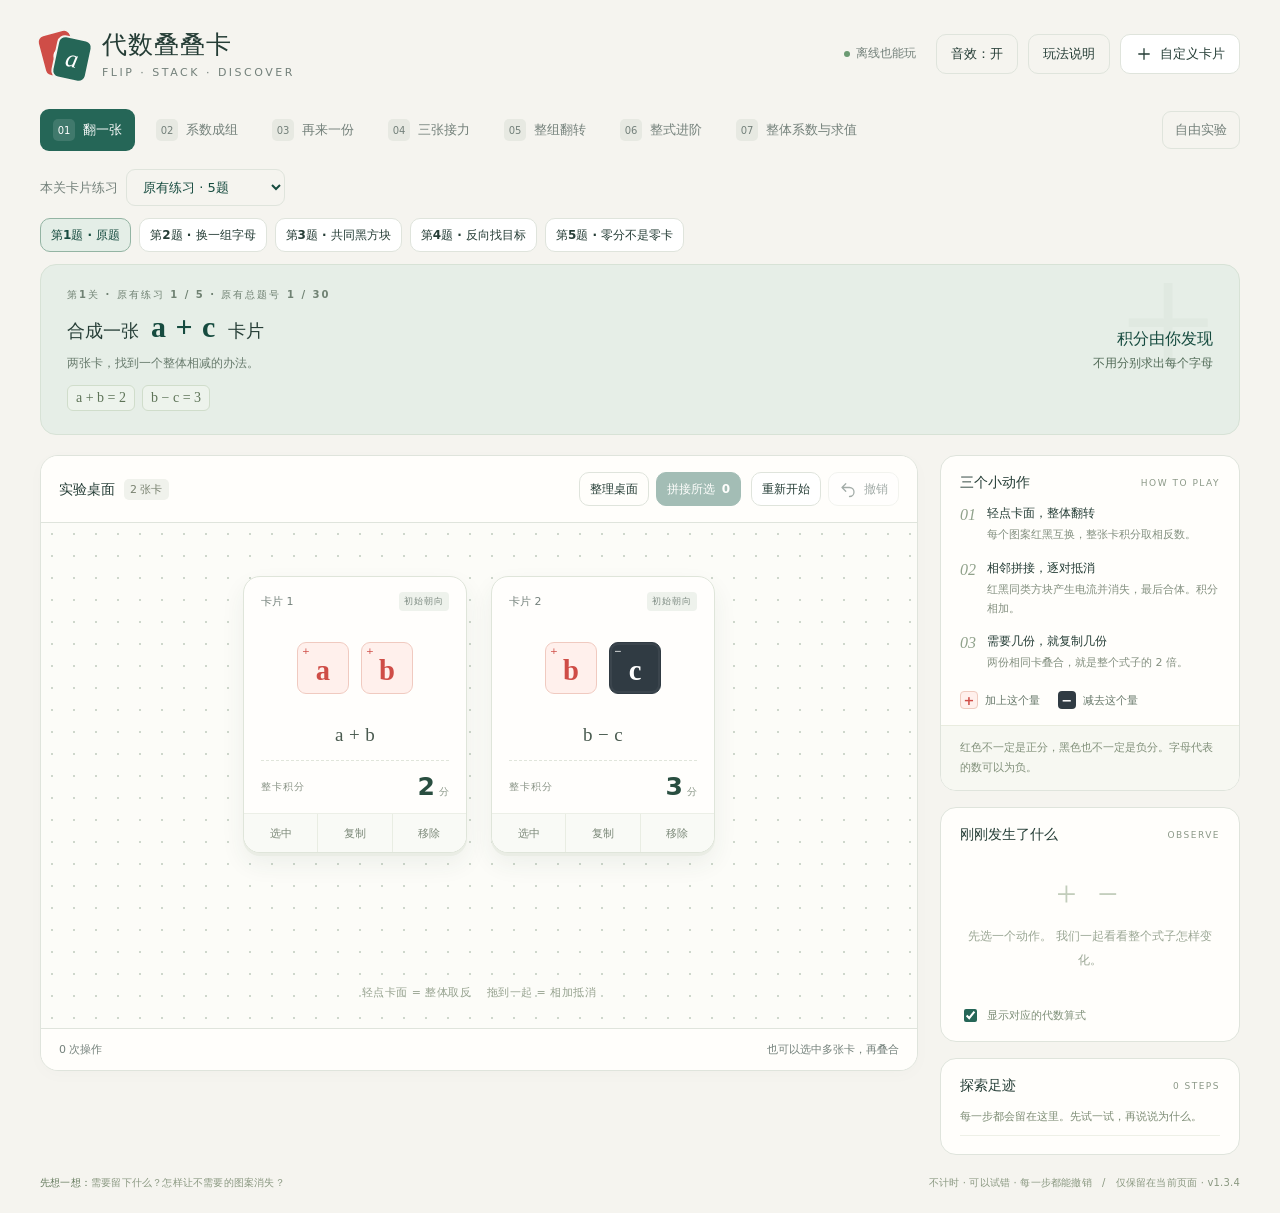
==== algebra-cards/index.html @ 504ff0d3 "数学实验站 v1.0.0：将军饮马实验室、代数叠叠卡、方程平衡实验室" ====
<!doctype html>
<html lang="zh-CN">
<head>
<meta charset="utf-8">
<meta name="viewport" content="width=device-width, initial-scale=1">
<meta name="color-scheme" content="light">
<meta name="description" content="翻面、叠合、抵消。用可以动手操作的红黑卡片，理解代数的整体变形。单文件离线教学游戏。">
<meta http-equiv="Content-Security-Policy" content="default-src 'none'; script-src 'unsafe-inline'; style-src 'unsafe-inline'; img-src data:; font-src 'none'; connect-src 'none'; object-src 'none'; base-uri 'none'; form-action 'none'">
<link rel="icon" href="data:image/svg+xml,%3Csvg xmlns='http://www.w3.org/2000/svg' viewBox='0 0 40 40'%3E%3Crect width='40' height='40' rx='10' fill='%23226358'/%3E%3Ctext x='20' y='29' text-anchor='middle' font-size='30' fill='white'%3Ea%3C/text%3E%3C/svg%3E">
<title>代数叠叠卡 · 把整体思维玩出来</title>
<style>
:root{--paper:#f5f4ef;--ink:#253d36;--muted:#74817b;--green:#256657;--green-dark:#164b3f;--mint:#e4eee7;--line:#dfe4dc;--red:#cf4d47;--red-bg:#fff0ec;--black:#303b43;--shadow:0 12px 30px #233d3410;--card-width:224px;--token-size:44px;font-family:Inter,"PingFang SC","Microsoft YaHei","Noto Sans CJK SC",system-ui,sans-serif;color:var(--ink);background:var(--paper);font-synthesis:none}
*{box-sizing:border-box}body{margin:0}button,input,select{font:inherit}button{cursor:pointer}button:disabled{cursor:not-allowed;opacity:.42}button,input,select,summary{outline-offset:4px}button:focus-visible,input:focus-visible,select:focus-visible,[role=button]:focus-visible{outline:3px solid #e6a546}button{transition:background .15s,box-shadow .15s,transform .15s}button:not(:disabled):active{transform:translateY(1px)}h1,h2,h3,p{margin:0}button svg{width:18px;height:18px;flex:none;stroke:currentColor;fill:none;stroke-width:1.7;stroke-linecap:round;stroke-linejoin:round}
.app{max-width:1536px;margin:auto;padding:28px 40px 22px}.header{display:flex;align-items:center;justify-content:space-between;gap:16px;margin-bottom:30px}.brand{display:flex;align-items:center;gap:16px}.brand-mark{position:relative;width:46px;height:50px;flex-shrink:0}.brand-mark:before,.brand-mark:after{content:'a';position:absolute;display:grid;place-items:center;width:32px;height:40px;border-radius:8px;border:2px solid var(--paper);font-family:Georgia,serif;font-size:25px;font-style:italic}.brand-mark:before{background:var(--red);color:#fff;transform:rotate(-15deg);left:0;top:2px}.brand-mark:after{background:var(--green);color:#fff;transform:rotate(12deg);left:14px;top:8px}.brand h1{font-size:25px;letter-spacing:1px;font-weight:760}.brand p{font-size:11px;letter-spacing:2.5px;color:var(--muted);margin-top:5px}.header-actions{display:flex;gap:10px;align-items:center}.offline{font-size:12px;color:var(--muted);display:flex;align-items:center;gap:6px;margin-right:10px}.offline:before{content:'';width:6px;height:6px;border-radius:50%;background:#6b9a72}
.btn{border:1px solid var(--line);border-radius:10px;background:#fff;color:var(--ink);padding:10px 14px;font-size:13px;font-weight:600;display:inline-flex;align-items:center;justify-content:center;gap:7px;min-height:40px}.btn:hover:not(:disabled){background:#eff4ef;border-color:#bccfc2}.btn.primary{background:var(--green);border-color:var(--green);color:#fff}.btn.primary:hover:not(:disabled){background:var(--green-dark)}.btn.ghost{background:transparent}.btn.small{padding:7px 10px;min-height:34px;font-size:12px}.btn.icon-only{padding:9px 11px}.lesson-nav{display:flex;align-items:center;gap:8px;flex-wrap:wrap;margin-bottom:18px}.lesson-tab{display:flex;align-items:center;gap:8px;border:1px solid transparent;background:transparent;color:var(--muted);font-size:13px;border-radius:9px;padding:9px 12px}.lesson-tab .number{font-size:10px;background:#e7e9e2;border-radius:5px;display:grid;place-items:center;width:22px;height:22px}.lesson-tab[aria-pressed=true]{background:var(--green);color:#fff}.lesson-tab[aria-pressed=true] .number{background:#ffffff20}.lesson-tab:hover{background:#e7ece5}.lesson-tab[aria-pressed=true]:hover{background:var(--green-dark)}.free-tab{margin-left:auto;border-color:var(--line)}
.challenge{display:flex;align-items:center;justify-content:space-between;gap:20px;background:#e6eee7;border:1px solid #d7e2d6;border-radius:16px;padding:23px 26px;margin-bottom:20px;position:relative;overflow:hidden}.challenge:after{content:'+';font:170px Georgia,serif;position:absolute;right:23px;top:-40px;color:#d4e0d354;pointer-events:none}.challenge-text{position:relative;z-index:1}.eyebrow{display:block;color:#708273;font-size:10px;letter-spacing:2px;font-weight:700;margin-bottom:8px}.challenge h2{font-size:18px;font-weight:600;display:flex;align-items:baseline;gap:12px;flex-wrap:wrap}.target-expression{font-family:Georgia,"Times New Roman",serif;font-size:30px;font-weight:600;letter-spacing:1px;color:var(--green-dark)}.challenge p{font-size:12px;color:#687b6d;margin-top:9px;line-height:1.7}.target-status{max-width:280px;min-width:180px;font-size:12px;color:#526b58;text-align:right;position:relative;z-index:1;line-height:1.8}.target-status strong{font-size:16px;display:block;color:var(--green-dark)}.challenge.solved{border-color:#97b9a0;background:#e0efdf}
.layout{display:grid;grid-template-columns:minmax(0,1fr) 300px;gap:22px;align-items:start}.workshop{border:1px solid var(--line);border-radius:18px;background:#fcfcf8;overflow:hidden;box-shadow:0 4px 18px #31453705}.worktop{padding:16px 18px;border-bottom:1px solid var(--line);display:flex;align-items:center;justify-content:space-between;gap:12px;flex-wrap:wrap;background:#fffefb}.worktop-left{display:flex;align-items:center;gap:9px}.worktop h2{font-size:14px;font-weight:700}.count{background:#f0f2ec;color:#78816f;font-size:11px;border-radius:5px;padding:3px 6px}.worktools{display:flex;align-items:center;gap:7px}.board-scroll{max-height:740px;overflow:auto;overscroll-behavior:contain}.board{position:relative;min-height:505px;background-image:radial-gradient(#ced7cc 1px,transparent 1px);background-size:22px 22px;isolation:isolate}.board-note{position:absolute;bottom:28px;left:20px;right:20px;display:flex;justify-content:center;gap:15px;pointer-events:none;color:#96a28f;font-size:11px;letter-spacing:.5px}.empty-board{position:absolute;top:130px;left:20px;right:20px;text-align:center;pointer-events:none}.empty-board .empty-symbol{font:55px Georgia,serif;color:#b1c0af}.empty-board h3{font-size:16px;margin:12px 0;color:#69816a}.empty-board p{font-size:13px;line-height:1.9;color:#85957f}.desk-footer{padding:13px 18px;background:#fffefb;border-top:1px solid var(--line);display:flex;align-items:center;justify-content:space-between;gap:12px;color:var(--muted);font-size:11px}.history-buttons{display:flex;gap:7px}.keyboard-hint{font-size:11px}
.card{position:absolute;width:var(--card-width);border-radius:17px;border:1px solid #dfe5da;background:#fffefc;box-shadow:0 3px 0 #eaede5,0 11px 24px #31433712;user-select:none;z-index:2;transition:box-shadow .2s,border-color .2s;overflow:visible}.card:hover{box-shadow:0 3px 0 #e1e9dd,0 16px 30px #3143371c;border-color:#bccdba}.card.selected{border:2px solid var(--green);box-shadow:0 0 0 4px #25665712,0 14px 28px #31433718}.card.drop-target{outline:3px dashed #40836b;outline-offset:7px;background:#eff7ed}.card.dragging{z-index:50!important;box-shadow:0 24px 40px #233c342e;cursor:grabbing;opacity:.96}.card-face{padding:15px 17px 13px;cursor:grab;touch-action:none;border-radius:16px 16px 0 0;min-height:209px;overflow:hidden;transform-origin:center;backface-visibility:hidden}.card-face:active{cursor:grabbing}.card-top{display:flex;align-items:center;justify-content:space-between;gap:8px;color:var(--muted);font-size:11px}.card-name{white-space:nowrap;overflow:hidden;text-overflow:ellipsis;max-width:125px}.side-label{font-size:9px;letter-spacing:1px;color:#7c8a81;background:#eef2ec;padding:3px 5px;border-radius:4px;white-space:nowrap}.card.back .side-label{background:#e9edf0;color:#526576}.card-tokens{display:flex;align-items:center;justify-content:center;flex-wrap:wrap;gap:9px;min-height:112px;padding:20px 0;touch-action:none}.token{display:inline-flex;align-items:center;justify-content:center;width:var(--token-size);height:var(--token-size);border-radius:9px;position:relative;font-family:Georgia,"Times New Roman",serif;font-size:29px;font-weight:700;border:1px solid transparent;flex:none}.token.positive{color:var(--red);background:var(--red-bg);border-color:#f0cac0}.token.negative{color:#fff;background:var(--black);border-color:var(--black);box-shadow:inset 0 0 0 2px #ffffff0d}.token-sign{position:absolute;top:2px;left:4px;font-family:system-ui,sans-serif;font-size:10px;line-height:1}.token-multiple{position:absolute;right:-5px;bottom:-6px;border-radius:5px;font:700 10px system-ui,sans-serif;padding:2px 4px;background:#fff;border:1px solid #dce2da;color:#465649}.zero-symbol{font-family:Georgia,serif;color:#94a38f;font-size:38px}.card-expression{font:19px Georgia,"Times New Roman",serif;text-align:center;color:#4a5b50;letter-spacing:.4px;overflow-wrap:anywhere;margin-bottom:14px}.card-score{border-top:1px dashed #e0e5db;padding-top:12px;display:flex;align-items:center;justify-content:space-between}.score-caption{color:#8b9588;font-size:10px;letter-spacing:1px}.score-value{font-variant-numeric:tabular-nums;font-size:25px;font-weight:740;line-height:1.1;color:#294e40}.score-unit{font-size:10px;color:#8c988a;margin-left:4px;font-weight:400}.card-actions{display:flex;gap:0;border-top:1px solid #ecefe7;border-radius:0 0 16px 16px;overflow:hidden;background:#f9faf6}.card-actions button{background:none;border:0;flex:1;padding:10px 3px;font-size:11px;color:#7a8777;min-height:38px}.card-actions button+button{border-left:1px solid #e9ede3}.card-actions button:hover{background:#eef3e9;color:var(--green)}.card-actions button[aria-pressed=true]{background:#e3eee1;color:var(--green);font-weight:700}.card .assembled{position:absolute;left:50%;top:-13px;transform:translateX(-50%);white-space:nowrap;font-size:9px;letter-spacing:1px;color:#597961;background:#f2f7ed;border:1px solid #d6e4cd;border-radius:20px;padding:4px 10px}
.sidebar{display:flex;flex-direction:column;gap:16px}.panel{background:#fffefb;border:1px solid var(--line);border-radius:16px;overflow:hidden}.panel-head{padding:18px 19px 13px;display:flex;justify-content:space-between;align-items:center}.panel-head h2{font-size:14px}.micro-tag{font-size:9px;color:#8c9988;letter-spacing:1.5px}.legend{display:flex;gap:18px;padding:0 19px 16px;font-size:11px;color:#68796b}.legend-piece{display:inline-flex;align-items:center;gap:7px}.mini-square{display:inline-grid;place-items:center;border-radius:4px;width:18px;height:18px;font-size:13px;font-weight:700}.mini-square.red{color:var(--red);background:var(--red-bg);border:1px solid #efcbbf}.mini-square.dark{color:#fff;background:var(--black)}.rule-note{background:#f7f8f2;padding:12px 19px;font-size:11px;color:#81907a;line-height:1.8;border-top:1px solid #e9ecdf}.steps{list-style:none;padding:0 19px 18px;margin:0;display:flex;flex-direction:column;gap:15px}.steps li{display:flex;gap:11px;align-items:flex-start}.step-no{font:italic 16px Georgia,serif;color:#90a28b;padding-top:1px}.steps strong{display:block;font-size:12px;font-weight:650;margin-bottom:4px}.steps p{font-size:11px;line-height:1.7;color:#849080}.record{padding:0 19px 18px;min-height:143px}.record-title{font-size:12px;color:#62755e;line-height:1.7}.equation{font-family:Georgia,"Times New Roman",serif;letter-spacing:.5px;overflow-wrap:anywhere;line-height:1.65}.record .equation{font-size:20px;margin-top:8px;color:#315d49}.record small{font-size:11px;color:#85917e;line-height:1.8;display:block;margin-top:8px}.record-empty{display:grid;place-items:center;text-align:center;padding:16px 5px;color:#9ba795;font-size:12px;line-height:2}.record-empty span{font:36px Georgia,serif;letter-spacing:6px;color:#c2cdbb;margin-bottom:9px}.cancel-row{margin-top:12px;border-radius:9px;background:#f6f8f1;padding:10px;display:flex;flex-direction:column;gap:9px}.cancel-pair{display:flex;align-items:center;justify-content:center;gap:14px}.cancel-pair .token{--token-size:30px;font-size:20px;border-radius:6px}.cancel-text{font-size:11px;color:#77876e}.cancel-row.animate .positive{animation:cancel-red .9s .25s both}.cancel-row.animate .negative{animation:cancel-black .9s .25s both}@keyframes cancel-red{0%{transform:none;opacity:1}60%{transform:translateX(22px);opacity:.75}100%{transform:translateX(22px) scale(.5);opacity:0}}@keyframes cancel-black{0%{transform:none;opacity:1}60%{transform:translateX(-22px);opacity:.75}100%{transform:translateX(-22px) scale(.5);opacity:0}}.trace-toggle{display:flex;align-items:center;gap:7px;font-size:11px;color:#7e8f78;padding:0 19px 16px}.trace-toggle input{accent-color:var(--green)}.activity{list-style:none;padding:0 19px 18px;margin:0;max-height:210px;overflow:auto}.activity li{padding:9px 0;border-bottom:1px solid #eef0e7;font-size:11px;line-height:1.7;color:#7e8d76}.activity li:first-child{padding-top:0}.activity .log-no{font:italic 12px Georgia,serif;color:#9fb095;margin-right:8px}.activity .log-result{color:#406245}.fact-list{display:flex;flex-wrap:wrap;gap:7px;margin-top:12px}.fact-chip{border:1px solid #d0ddcb;background:#f6faf280;border-radius:6px;padding:4px 8px;font-family:Georgia,"Times New Roman",serif;font-size:14px;color:#5e7458}
.footer{display:flex;justify-content:space-between;gap:20px;color:#8a9881;font-size:10px;line-height:1.7;margin-top:19px;letter-spacing:.2px}.footer strong{font-weight:500;color:#657b5e}.toast{position:fixed;bottom:24px;left:50%;transform:translate(-50%,15px);background:#253d36;color:#fff;padding:12px 20px;border-radius:12px;box-shadow:0 10px 30px #203a3030;opacity:0;pointer-events:none;z-index:200;max-width:calc(100vw - 32px);font-size:13px;transition:opacity .2s,transform .2s;line-height:1.6}.toast.visible{opacity:1;transform:translate(-50%,0)}.sr-only{position:absolute;width:1px;height:1px;padding:0;margin:-1px;overflow:hidden;clip:rect(0,0,0,0);white-space:nowrap;border:0}
dialog{border:1px solid var(--line);border-radius:20px;width:min(500px,calc(100% - 32px));padding:28px;background:#fffefb;color:var(--ink);box-shadow:0 30px 100px #1d3a3340;max-height:90vh;overflow:auto}dialog::backdrop{background:#233d3455;backdrop-filter:blur(3px)}.dialog-top{display:flex;justify-content:space-between;align-items:center;margin-bottom:17px}.dialog-top h2{font-size:20px}.dialog-description{color:#7b8973;font-size:12px;line-height:1.9;margin-bottom:20px}.field{display:flex;flex-direction:column;gap:9px;margin-bottom:17px}.field label{font-size:13px;font-weight:600}.field input{background:#f9faf5;border:1px solid #dce3d5;color:var(--ink);border-radius:10px;padding:13px 14px;width:100%;font-size:17px}.field small{font-size:11px;color:#8d9985}.form-preview{border:1px dashed #d1ddc8;border-radius:12px;min-height:88px;background:#fafbf6;padding:16px;margin:16px 0;display:flex;align-items:center;justify-content:center;gap:9px;flex-wrap:wrap}.form-error{font-size:12px;line-height:1.8;color:#b13f36;margin:12px 0;min-height:22px}.dialog-buttons{display:flex;gap:10px;justify-content:flex-end}.help-list{padding-left:20px;font-size:13px;line-height:2;color:#617558}.help-list li{padding:5px 0}.help-warning{font-size:12px;background:#f2f5eb;padding:14px;border-radius:10px;line-height:1.9;color:#718368;margin-top:12px}
@media(min-width:1400px){.layout{grid-template-columns:minmax(0,1fr) 322px}.board{min-height:545px}.app{padding-top:32px}.challenge{padding:26px 28px}}@media(max-width:1050px){.app{padding:22px}.layout{grid-template-columns:minmax(0,1fr) 263px;gap:15px}.worktools{gap:5px}.worktop{padding:14px}.btn{padding:9px 11px}.lesson-tab{padding:8px 9px}.lesson-tab .number{display:none}.offline{display:none}}@media(max-width:800px){.app{padding:18px}.header{margin-bottom:20px}.brand h1{font-size:22px}.layout{grid-template-columns:1fr}.sidebar{display:grid;grid-template-columns:1fr 1fr;gap:12px}.sidebar .howto{display:none}.board{min-height:450px}.challenge{padding:20px}.free-tab{margin-left:0}.target-status{min-width:135px}.footer{flex-direction:column;gap:3px}.board-note{font-size:10px}}@media(max-width:520px){.app{padding:16px 12px}.header{gap:8px;align-items:flex-start}.brand{gap:10px}.brand h1{font-size:20px;letter-spacing:.5px}.brand p{font-size:8px;letter-spacing:1.5px}.brand-mark{transform:scale(.83);transform-origin:left center;width:40px}.header-actions{gap:6px}.header-actions .btn{padding:8px;font-size:11px;min-height:36px}.header-actions svg{display:none}.lesson-nav{gap:4px;margin-bottom:12px}.lesson-tab{font-size:11px;padding:8px}.challenge{padding:16px;gap:10px;align-items:flex-start}.challenge h2{font-size:14px;gap:7px}.target-expression{font-size:25px}.challenge p{font-size:11px}.target-status{min-width:83px;max-width:100px;font-size:10px;padding-top:18px}.target-status strong{font-size:13px}.fact-chip{font-size:12px}.layout{gap:14px}.worktop{padding:12px;gap:10px}.worktop h2{font-size:12px}.worktools .btn{padding:7px;font-size:11px;min-height:32px}.worktools svg{width:14px}.card-face{padding:12px 11px 11px;min-height:203px}.card-name{font-size:10px;max-width:84px}.side-label{font-size:8px;padding:2px 3px}.card-tokens{gap:7px;--token-size:36px;min-height:103px}.token{font-size:24px}.card-expression{font-size:17px}.card-score{padding-top:11px}.score-value{font-size:24px}.score-caption{font-size:9px}.card-actions button{font-size:10px;padding:10px 1px}.desk-footer{padding:11px;gap:8px}.keyboard-hint{display:none}.sidebar{grid-template-columns:1fr}.activity-panel{display:none}.panel-head{padding:16px 17px 12px}.board-note{gap:8px;bottom:22px;flex-wrap:wrap}.footer{font-size:10px}.trace-toggle{padding-bottom:13px}dialog{padding:22px}.record{min-height:120px}}
@media(prefers-reduced-motion:reduce){*,*:before,*:after{animation:none!important;transition:none!important;scroll-behavior:auto!important}}
.challenge h2,.worktop h2{color:var(--ink)}
.target-expression,.challenge-proof{overflow-wrap:anywhere}
.challenge-proof{font-family:Georgia,"Times New Roman",serif}
.card-tokens{--token-size:52px;gap:18px 12px}
.token{line-height:1;font-weight:600}
.token-symbol{display:inline-block;flex:none;white-space:nowrap;font-family:Georgia,"Times New Roman",serif;font-size:calc(var(--token-size) * .55);font-weight:600;line-height:1;letter-spacing:0;margin-top:7px}
.token.compound .token-symbol{font-size:calc(var(--token-size) * .47)}
.token-symbol sup{display:inline;font-size:.62em;line-height:0;vertical-align:super;position:static;margin:0 0 0 1px;padding:0}
.token-sign{top:3px;left:4px;font-size:calc(var(--token-size) * .18);font-weight:500;line-height:1}
.token-multiple{right:-5px;bottom:-14px;font-size:10px;line-height:1.2;padding:2px 4px;z-index:1}
.cancel-pair .token{--token-size:34px}
.card-face{display:flex;flex-direction:column}.card-face .card-tokens{flex:1}.card-score{margin-top:auto}
.inline-cancellation{position:fixed;z-index:100;left:50%;bottom:12px;transform:translateX(-50%);width:min(760px,calc(100% - 24px));max-height:50dvh;overflow:auto;background:#fffefbf5;border:1px solid #a7c4b5;border-radius:15px;padding:13px 18px;box-shadow:0 8px 40px #193c3426;display:grid;grid-template-columns:minmax(0,1fr) auto;gap:6px 16px;backdrop-filter:blur(8px)}
.cancel-heading{display:flex;align-items:center;justify-content:space-between;gap:12px;grid-column:1/-1}.cancel-heading h2{font-size:15px;color:var(--ink)}.cancel-counter{font-size:11px;color:var(--green);font-weight:700;font-variant-numeric:tabular-nums;white-space:nowrap}
.cancel-current{font-size:12px;color:#637967;line-height:1.7;grid-column:1/-1}.cancel-score{font:15px Georgia,"Times New Roman",serif;color:var(--green);overflow-wrap:anywhere;line-height:1.8;align-self:center}
.cancel-controls{display:flex;align-items:center;justify-content:flex-end;gap:7px;flex-wrap:wrap}.cancel-controls .btn{white-space:nowrap}
.board.is-cancelling .card:not(.joining-card){opacity:.35}.board.is-cancelling .card-face{cursor:default;touch-action:pan-y}.board.is-cancelling .card-tokens{touch-action:pan-y}.board.is-cancelling .board-note{visibility:hidden}
.joining-card{border-color:#79ac92;box-shadow:0 3px 0 #d4e4d6,0 8px 22px #264d3d18}.joining-card .card-expression{opacity:.45}.joining-card.supplying{border-color:#22a397;box-shadow:0 0 0 3px #65ccb834,0 8px 26px #23a19124}
.joining-card .token.active-pair{outline:2px solid #29b8a8;outline-offset:4px;box-shadow:0 0 16px #43d4bc66}.joining-card .token[data-remaining="0"]{visibility:hidden}
.board-arc{position:absolute;left:0;top:0;pointer-events:none;z-index:80;opacity:0;overflow:hidden;filter:drop-shadow(0 0 4px #37caba)}.board-arc path{fill:none;stroke:#21aaa3;stroke-width:3.4;stroke-linejoin:round;stroke-linecap:round}.board-arc path+path{stroke:#d9fff4;stroke-width:1.3}
@media(max-width:800px){.header-actions{flex-wrap:wrap;justify-content:flex-end}.header{align-items:center}}
@media(max-width:520px){.card-tokens{--token-size:42px;gap:18px 12px}.challenge{flex-wrap:wrap}.target-expression{font-size:23px}.challenge-proof{font-size:12px!important}.target-status{padding-top:0;text-align:left;max-width:none}.header-actions{max-width:176px;gap:5px}.header-actions .btn{font-size:10px;min-height:30px;padding:6px 7px}.inline-cancellation{padding:11px 12px;gap:5px;bottom:8px;grid-template-columns:minmax(0,1fr)}.cancel-heading{gap:6px}.cancel-heading h2{font-size:12px}.cancel-counter{font-size:10px}.cancel-current{font-size:11px}.cancel-score{font-size:13px}.cancel-controls{justify-content:space-between}.cancel-controls .btn{font-size:11px;padding:6px 8px}}
@media(max-height:600px){.inline-cancellation{padding:8px 12px;gap:4px}.cancel-heading h2{font-size:12px}.cancel-current{font-size:11px}.cancel-score{display:none}.cancel-controls{grid-column:1/-1}.cancel-heading{position:sticky;top:0;background:#fffefb}.cancel-controls{position:sticky;bottom:0;background:#fffefb}}
@media(prefers-reduced-motion:reduce){.board-arc{opacity:1;filter:none}}
.worktop{flex-wrap:nowrap;align-items:flex-start}.worktop-left{flex-wrap:wrap;min-width:0;padding-top:7px}.worktop-left h2,.worktop-left .count{white-space:nowrap}.desk-actions{display:flex;align-items:center;justify-content:flex-end;gap:10px;flex-shrink:0;margin-left:auto}.desk-actions .btn{white-space:nowrap}
@media(max-width:1050px){.desk-actions{flex-direction:column;align-items:flex-end;gap:7px}}
.example-nav{display:flex;flex-wrap:wrap;gap:8px;margin:0 0 12px}.example-nav[hidden]{display:none}.example-nav .btn[aria-pressed=true]{background:var(--mint);border-color:#93b4a3;color:var(--green-dark)}.example-equation{font:19px Georgia,"Times New Roman",serif!important;color:var(--green-dark)!important;overflow-wrap:anywhere}.score-unspecified{font-size:11px;color:var(--muted)}
.victory-banner{position:fixed;z-index:150;top:max(18px,env(safe-area-inset-top));left:50%;transform:translateX(-50%);width:min(360px,calc(100vw - 32px));pointer-events:none}.victory-banner[hidden]{display:none}.victory-message{display:flex;align-items:center;justify-content:center;gap:18px;padding:20px 24px;border:1px solid #ccdbab;border-radius:20px;background:linear-gradient(120deg,#fffbe5,#ecf7ed);box-shadow:0 12px 40px #315b3e29;animation:victory-arrive .6s ease-out both}.victory-party{font-size:46px;line-height:1.1}.victory-title{font:800 34px/1.1 system-ui,sans-serif;letter-spacing:1px;color:var(--green-dark)}.victory-detail{font-size:12px;color:#637a58;line-height:1.6;margin-top:6px}.target-status .victory-label{font-size:21px;letter-spacing:.5px;margin-bottom:3px;color:var(--green)}@keyframes victory-arrive{0%{opacity:0;transform:translateY(-12px) scale(.93)}65%{opacity:1;transform:translateY(0) scale(1.02)}100%{opacity:1;transform:none}}
.fill-work{padding:24px;min-height:320px}.fill-work[hidden],.fill-work [hidden]{display:none!important}.is-fill-mode .worktools,.is-fill-mode .howto,.is-fill-mode .keyboard-hint,.is-fill-mode .trace-toggle{display:none}.fill-instructions{font-size:13px;line-height:1.8;color:var(--muted)}.fill-source{font-size:11px;line-height:1.7;color:var(--muted);margin-top:18px;padding-top:12px;border-top:1px solid var(--line)}.fill-row{display:flex;flex-wrap:wrap;align-items:center;gap:10px 6px;padding:20px 0;border-bottom:1px dashed var(--line);font:23px/1.8 Georgia,"Times New Roman",serif}.fill-target{flex-basis:100%;overflow-wrap:anywhere;font-weight:bold;color:var(--green-dark)}.fill-factor{display:inline-flex;align-items:center;gap:4px;max-width:100%}.fill-input{width:62px;min-width:0;padding:8px 3px;text-align:center;border:2px solid #a4baa8;border-radius:9px;background:#f6faf5;color:var(--green-dark);font:600 20px/1.3 system-ui,sans-serif}.fill-input:focus{border-color:var(--green);outline:2px solid #badbb3;outline-offset:2px}.fill-times{font-size:22px;color:var(--green-dark);padding:0 2px}.fill-bank-bar{display:flex;flex-wrap:wrap;align-items:center;gap:8px;margin:0 0 12px;font-size:13px;color:var(--muted)}.fill-bank-bar[hidden]{display:none}.fill-bank-bar select{max-width:100%;padding:9px 12px;border:1px solid var(--line);border-radius:9px;background:var(--paper);color:var(--green-dark);font:inherit}.fill-warning{padding:12px 14px;background:#fff3dd;border:1px solid #e5caa2;border-radius:10px;font-size:13px;line-height:1.8;color:#855922;margin:14px 0}.fill-row.step-row{font:18px/1.9 var(--font);gap:8px}.step-row .fill-target{font-weight:500}.step-row .fill-input{width:100px;font-size:19px}.step-after{max-width:100%;overflow-wrap:anywhere}.fill-actions{display:flex;gap:12px;align-items:center;margin-top:22px}.fill-feedback{font-size:14px;line-height:1.8;margin-top:16px;color:#9c452c;overflow-wrap:anywhere}.fill-feedback[data-status=correct]{color:var(--green)}.fill-proof{padding:16px;margin-top:15px;background:var(--mint);border-radius:12px;font-size:15px;line-height:2;overflow-wrap:anywhere}.fill-proof p+p{margin-top:10px}@media(max-width:520px){.fill-work{padding:16px 12px}.fill-row{font-size:20px;gap:10px 4px}.fill-input{width:50px;font-size:18px}.fill-factor{gap:3px}}
.challenge .fill-question{white-space:pre-line;font:600 17px/1.9 Georgia,"Times New Roman",serif;color:var(--green-dark);overflow-wrap:anywhere;margin-top:14px}.fill-question[hidden]{display:none}.fill-chain{padding:20px 0;border-bottom:1px dashed var(--line);font:23px/1.8 Georgia,"Times New Roman",serif}.chain-target{margin-bottom:8px}.fill-row.chain-line{display:grid;grid-template-columns:18px minmax(0,1fr);gap:8px;padding:8px 0;border:0;font:inherit}.chain-content{display:flex;flex-wrap:wrap;align-items:center;gap:10px 6px;min-width:0}.chain-equals{color:var(--green-dark)}.fill-number,.fill-product{display:inline-flex;align-items:center;gap:3px;max-width:100%}.chain-constant{white-space:nowrap}.chain-structure .fill-factor>span:last-child{min-width:0;overflow-wrap:anywhere}.chain-result .fill-input,.chain-final-result .fill-input{width:86px;background:#edf6eb}.chain-structure .fill-input{flex-shrink:0}.final-chain{background:#f5f8f1;border-radius:12px;padding:16px;margin-top:16px}@media(max-width:520px){.fill-chain{font-size:20px}.fill-row.chain-line{grid-template-columns:14px minmax(0,1fr);gap:4px}.chain-content{gap:10px 4px}.fill-product{gap:2px}.fill-number{gap:1px}.final-chain{padding:12px 8px}.challenge .fill-question{font-size:15px}}
.fill-question-row{display:flex;align-items:flex-start;gap:18px;flex-wrap:wrap}.fill-question-row .fill-question{flex:1 1 360px;min-width:0}.fill-question-row .btn{margin-top:18px;flex-shrink:0;min-height:42px}.challenge.fill-challenge{display:grid;grid-template-columns:minmax(0,1fr);gap:12px}.fill-challenge .challenge-text{min-width:0}.fill-challenge h2,.fill-challenge .target-expression{font:600 14px/1.6 system-ui,sans-serif;letter-spacing:0;color:#526b58}.fill-challenge .fill-question{font-size:28px;line-height:1.8;font-weight:700;margin-top:14px;color:var(--green-dark)}.fill-challenge #challenge-description,.fill-challenge .target-status,.fill-challenge .target-status strong{font-size:12px;line-height:1.7}.fill-challenge .target-status{display:flex;flex-wrap:wrap;gap:4px 12px;text-align:left;max-width:none;min-width:0}.is-fill-mode .fill-instructions,.is-fill-mode .fill-feedback{font-size:12px}.is-fill-mode .fill-proof{font-size:13px}.bridge-panel{padding:14px 18px;background:#f1f6ee;border:1px solid var(--line);border-radius:12px;margin-bottom:18px;font-size:12px;line-height:1.8;color:#526b58}.bridge-heading{display:flex;gap:14px;justify-content:space-between;align-items:center;flex-wrap:wrap}.bridge-heading .btn{min-height:42px}#bridge-steps{display:flex;gap:8px;flex-wrap:wrap;margin-top:10px}#bridge-steps .btn[aria-pressed=true]{background:var(--mint);border-color:#93b4a3}#bridge-result{margin-top:10px;overflow-wrap:anywhere}#open-card-game[hidden],.bridge-panel[hidden],#bridge-result[hidden],#bridge-steps[hidden]{display:none}@media(max-width:520px){.fill-challenge .fill-question{font-size:22px;line-height:1.85}.fill-question-row{gap:8px}.fill-question-row .fill-question{flex-basis:100%}.fill-question-row .btn{margin-top:0}.fill-challenge h2,.fill-challenge .target-expression{font-size:13px}.bridge-panel{padding:12px}.bridge-panel .btn{white-space:normal}.fill-challenge #challenge-description{font-size:11px}}
</style>
</head>
<body>
<div class="app">
  <header class="header">
    <div class="brand"><div class="brand-mark" aria-hidden="true"></div><div><h1>代数叠叠卡</h1><p>FLIP · STACK · DISCOVER</p></div></div>
    <div class="header-actions"><span class="offline">离线也能玩</span><button class="btn ghost" id="sound-btn" type="button" data-sound-toggle aria-pressed="true" title="关闭音效">音效：开</button><button class="btn ghost" id="help-btn" type="button">玩法说明</button><button class="btn" id="custom-btn" type="button"><svg viewBox="0 0 24 24" aria-hidden="true"><path d="M12 5v14M5 12h14"/></svg>自定义卡片</button></div>
  </header>
  <nav class="lesson-nav" aria-label="选择练习关卡" id="lesson-nav"></nav>
  <div class="fill-bank-bar" id="fill-bank-bar" hidden><label for="fill-bank">第7关题目分组</label><select id="fill-bank"><option value="review">原有结构练习 · 6题</option><option value="whole">整体加减与倍数 · 8题</option><option value="parameter">倍乘组合与消项 · 9题</option><option value="simplify">展开后的整体重组 · 4题</option></select><span>结构提炼21题 + 原有6题 = 27题</span></div>
  <div class="fill-bank-bar" id="card-bank-bar" hidden><label for="card-bank">本关卡片练习</label><select id="card-bank"><option value="original">原有练习 · 5题</option><option value="linked">第7关对应卡片游戏</option></select></div>
  <nav class="example-nav" id="example-nav" aria-label="选择本关题目" hidden><button class="btn small" type="button" data-example="0">第1题</button><button class="btn small" type="button" data-example="1">第2题</button><button class="btn small" type="button" data-example="2">第3题</button><button class="btn small" type="button" data-example="3">第4题</button><button class="btn small" type="button" data-example="4">第5题</button></nav>
  <section class="challenge" id="challenge" aria-labelledby="challenge-title">
    <div class="challenge-text"><span class="eyebrow" id="challenge-eyebrow">今日的小挑战</span><h2 id="challenge-title"><span id="target-label">合成一张</span><span class="target-expression" id="target-expression">a + c</span><span id="target-suffix">卡片</span></h2><p class="example-equation" id="example-equation" hidden></p><p id="challenge-description"></p><div class="fill-question-row"><p class="fill-question" id="fill-question" hidden></p><button class="btn" id="open-card-game" type="button" hidden>卡片游戏</button></div><div class="fact-list" id="facts" aria-label="原始卡片条件"></div></div>
    <div class="target-status" id="target-status" aria-live="polite"></div>
  </section>
  <section class="bridge-panel" id="bridge-panel" hidden aria-label="对应卡片练习"><div class="bridge-heading"><span id="bridge-origin"></span><button class="btn" id="return-fill-btn" type="button">返回原题</button></div><nav id="bridge-steps" aria-label="卡片子目标"></nav><p id="bridge-result" hidden></p></section>
  <main class="layout">
    <section class="workshop" aria-label="卡片实验桌面">
      <div class="worktop"><div class="worktop-left"><h2>实验桌面</h2><span class="count" id="card-count">2 张卡</span></div><div class="desk-actions"><div class="worktools"><button class="btn small ghost" id="arrange-btn" type="button" title="将卡片整齐排开">整理桌面</button><button class="btn small primary" id="merge-btn" type="button" disabled>拼接所选 <span id="selected-count">0</span></button></div><div class="history-buttons"><button class="btn small" id="reset-btn" type="button">重新开始</button><button class="btn small" id="undo-btn" type="button" disabled><svg viewBox="0 0 24 24" aria-hidden="true"><path d="M9 5 4 10l5 5M4 10h10a6 6 0 0 1 0 12"/></svg>撤销</button></div></div></div>
      <section class="fill-work" id="fill-work" aria-label="系数填空答题区" hidden><p class="fill-instructions" id="fill-instructions">从上往下完成连等式：先填整体系数，再抄写系数并把每个整体替换成题干中的数值，最后计算结果。负数的负号直接输入，数值替换处的括号用于保留负号。结构提炼题支持分数（如 -1/2）或小数；原有加减号和括号外常数都不能丢。</p><p class="fill-warning" id="fill-warning" hidden></p><form id="fill-form" novalidate><div id="fill-rows"></div><div class="fill-actions"><button class="btn primary" id="fill-submit" type="submit">检查答案</button></div></form><p class="fill-feedback" id="fill-feedback" role="status" aria-live="polite"></p><div class="fill-proof" id="fill-proof" hidden></div><p class="fill-source" id="fill-source"></p></section>
      <div class="board-scroll" id="board-scroll"><div class="board" id="board" aria-label="点击卡面翻转；拖到其他卡片上叠合"></div></div>
      <div class="desk-footer"><span id="step-count">0 次操作</span><span class="keyboard-hint">也可以选中多张卡，再叠合</span></div>
    </section>
    <aside class="sidebar" aria-label="操作说明与观察记录">
      <section class="panel howto"><div class="panel-head"><h2>三个小动作</h2><span class="micro-tag">HOW TO PLAY</span></div><ol class="steps"><li><span class="step-no">01</span><div><strong>轻点卡面，整体翻转</strong><p>每个图案红黑互换，整张卡积分取相反数。</p></div></li><li><span class="step-no">02</span><div><strong>相邻拼接，逐对抵消</strong><p>红黑同类方块产生电流并消失，最后合体。积分相加。</p></div></li><li><span class="step-no">03</span><div><strong>需要几份，就复制几份</strong><p>两份相同卡叠合，就是整个式子的 2 倍。</p></div></li></ol><div class="legend"><span class="legend-piece"><span class="mini-square red">+</span>加上这个量</span><span class="legend-piece"><span class="mini-square dark">−</span>减去这个量</span></div><p class="rule-note">红色不一定是正分，黑色也不一定是负分。字母代表的数可以为负。</p></section>
      <section class="panel"><div class="panel-head"><h2>刚刚发生了什么</h2><span class="micro-tag">OBSERVE</span></div><div class="record" id="record"></div><label class="trace-toggle"><input type="checkbox" id="show-math" checked> 显示对应的代数算式</label></section>
      <section class="panel activity-panel"><div class="panel-head"><h2>探索足迹</h2><span class="micro-tag" id="log-count">0 STEPS</span></div><ol class="activity" id="activity"></ol></section>
    </aside>
  </main>
  <footer class="footer"><span><strong>先想一想：</strong>需要留下什么？怎样让不需要的图案消失？</span><span>不计时 · 可以试错 · 每一步都能撤销　/　仅保留在当前页面 · v1.3.4</span></footer>
</div>
<div class="toast" id="toast" role="status" aria-live="polite"></div>
<div class="victory-banner" id="victory-banner" role="status" aria-live="polite" aria-atomic="true" hidden><div class="victory-message"><span class="victory-party" aria-hidden="true">🎉</span><div><div class="victory-title" lang="en">Victory</div><p class="victory-detail" id="victory-detail"></p></div></div></div>
<div class="sr-only" id="announce" aria-live="polite"></div>
<dialog id="help-dialog" aria-labelledby="help-title"><div class="dialog-top"><h2 id="help-title">把式子，当作一整张卡</h2><button class="btn small" type="button" data-close="help-dialog" aria-label="关闭玩法说明">关闭</button></div><ol class="help-list"><li><strong>红色 +a</strong> 表示加上 a；<strong>黑色 −a</strong> 表示减去 a。字母的具体值不必先求出来。</li><li>点击卡面翻转：所有图案都换色，积分也取相反数。不能只翻卡内某一个图案。</li><li>按住卡面拖到另一张卡上，出现虚线框后松手。也可按卡下方的“选中”，再点“拼接所选”。</li><li>叠合后，同字母红黑两两抵消，其他图案保留，积分相加。图案旁的 ×n 表示 n 个相同图案。</li><li>“复制”会在原卡旁增加一张完全相同的卡，行尾放不下时一起换行；组合卡也可以继续翻面、复制和叠合。完全抵消后保留一张零卡。</li><li>键盘：Tab 定位卡面，Enter 或空格翻面；用卡片按钮选择和叠合。Ctrl / ⌘ + Z 撤销。</li></ol><div class="help-warning">前六关保留原30道练习，并增加与第七关27题一一对应的卡片游戏，共57个题目入口。各关可切换“原有练习”和“第7关对应卡片游戏”。第七关每道题旁有“卡片游戏”按钮，不会做时可跳转操作，再点“返回原题”继续；往返保留已填答案、卡片进度和各自的撤销记录，但不会自动填写答案。含三个中间整体的题目有三个卡片子目标。半倍题先合成不含常数部分的2倍，再把卡片值除以2；常数在最后加回，不改变原卡积分。第七关作答区直接填写数字；输入框后的 × 是乘号，负号直接输入，括号前的加减号保留。第七关27题全部采用完整求值连等式：题干给出已知整体值；第一行填系数组合整体；第二行抄写系数并把每个整体替换成已知数值；最后一行算出结果。若有多个中间整体，分别完成后再代入最终目标。结构提炼题的系数支持分数（如 -1/2），数值替换和结果均支持分数或小数。结构、系数抄写、数值替换和最终答案必须全部正确才能Victory，不能只猜最终值。题源页码用于追溯结构，另标注数值条件的来源；新增条件已核验存在实数解。“自由实验”支持整数系数多项式，例如 a^2+ab、x^3+x^2+y。不同单项式视为独立图案，只有相同图案才能抵消；多项式只检查游戏积分的线性组合是否冲突，不验证同一组字母的实数解。每次组合保留原卡顺序，电流直接连接原卡上的同类红黑方块，逐对原位消失，最后合体；支持暂停和跳过。原卡淡化的算式保留作来源记录。点击、翻面和电流音效由浏览器本地合成，首次操作后才发声，可随时静音。页面不联网、不记录身份信息，刷新后不保留进度。合成目标不代表已经掌握，请再试一道新题。</div></dialog>
<dialog id="custom-dialog" aria-labelledby="custom-title"><div class="dialog-top"><h2 id="custom-title">制作一张新卡</h2><button class="btn small" type="button" data-close="custom-dialog" aria-label="关闭自定义卡片">关闭</button></div><p class="dialog-description">写出图案组合与整卡积分，添加后进入自由实验并保留现有卡片。多项式积分按独立图案计分；仅检查线性组合冲突，不验证同一组字母的实数解。</p><form id="custom-form"><div class="field"><label for="expression-input">图案组合</label><input id="expression-input" name="expression" type="text" placeholder="例如 a^2+ab 或 x^3+x^2+y" maxlength="160" autocomplete="off" autocapitalize="none" spellcheck="false" required><small>支持小写 a—z、整数系数、加减、ab（或 a*b）、a^2（或 a²）。每个字母的指数1—99；不支持括号、除法和常数项。</small></div><div class="field"><label for="score-input">整张卡的积分</label><input id="score-input" name="score" type="text" inputmode="text" placeholder="例如 3 或 -2" maxlength="8" autocomplete="off" required><small>支持 −999999 到 999999 的整数。红黑颜色并不决定积分正负。</small></div><div class="form-preview" id="form-preview" aria-label="卡片图案预览">图案会出现在这里</div><p class="form-error" id="form-error" role="alert"></p><div class="dialog-buttons"><button class="btn" type="button" data-close="custom-dialog">取消</button><button class="btn primary" type="submit">放到桌面</button></div></form></dialog>
<noscript><p style="padding:24px">这个教学游戏需要启用浏览器 JavaScript，所有计算都在本地进行。</p></noscript>
<script id="algebra-engine">
'use strict';
(() => {
  const TERM_LIMIT = 999;
  const SCORE_LIMIT = 999999;
  const superscripts = '⁰¹²³⁴⁵⁶⁷⁸⁹';
  const label = term => term.replace(/\^(\d+)/g, (_, n) => [...n].map(d => superscripts[Number(d)]).join(''));
  const monomial = text => {
    if (!text || text.length > 160 || !/^[a-z](?:\^[1-9]\d?)?(?:\*?[a-z](?:\^[1-9]\d?)?)*$/.test(text)) throw new Error('图案请写成 a、ab、a^2 或 x^3；每个字母的指数须为1到99的整数，不支持括号、除法和常数项。');
    const powers = {};
    for (const [, letter, exponent] of text.matchAll(/([a-z])(?:\^(\d+))?/g)) {
      powers[letter] = (powers[letter] || 0) + Number(exponent || 1);
      if (powers[letter] > 99) throw new Error('同一图案中，每个字母合并后的指数不能超过99。');
    }
    return Object.keys(powers).sort().map(k => k + (powers[k] === 1 ? '' : '^' + powers[k])).join('');
  };
  const normalize = terms => {
    const out = {};
    for (const [key, n] of Object.entries(terms)) {
      if (!Number.isSafeInteger(n) || Math.abs(n) > TERM_LIMIT) throw new Error('每个图案的系数须为 −999 到 999 的整数。');
      const term = monomial(key); out[term] = (out[term] || 0) + n;
    }
    for (const n of Object.values(out)) if (!Number.isSafeInteger(n) || Math.abs(n) > TERM_LIMIT) throw new Error('合并同类图案后的系数不能超过999。');
    return Object.fromEntries(Object.entries(out).filter(([, n]) => n).sort(([a], [b]) => a < b ? -1 : a > b ? 1 : 0));
  };
  const validScore = score => {
    if (!Number.isSafeInteger(score) || Math.abs(score) > SCORE_LIMIT) throw new Error('积分超出范围，请减少卡片数量或数值。');
    return score || 0;
  };
  const weights = w => {
    const out = {};
    for (const [key, n] of Object.entries(w || {}).sort(([a], [b]) => a.localeCompare(b))) {
      if (!/^k\d+$/.test(key) || !Number.isSafeInteger(n)) throw new Error('原始卡片的组合份数超出安全整数范围。');
      if (n) out[key] = n;
    }
    return out;
  };
  function parse(text) {
    const raw = String(text);
    if (raw.length > 160) throw new Error('表达式最多160个字符。');
    const value = raw.replace(/\s/g, '').replace(/[−–]/g, '-').replace(/[⁰¹²³⁴⁵⁶⁷⁸⁹]+/g, n => '^' + [...n].map(d => superscripts.indexOf(d)).join(''));
    if (value === '0') return {};
    const tokens = value.match(/[+-]?[^+-]+/g);
    if (!value || !tokens || tokens.join('') !== value) throw new Error('请使用 a^2+ab 或 x^3+x^2+y 这样的形式。');
    const out = {};
    for (const token of tokens) {
      const match = /^([+-]?)(\d*)([a-z].*)$/.exec(token);
      if (!match) throw new Error('每项请写成整数系数与图案的乘积，例如 2ab、-x^3；暂不支持常数项。');
      const n = (match[1] === '-' ? -1 : 1) * Number(match[2] || 1), term = monomial(match[3]);
      if (!Number.isSafeInteger(n) || Math.abs(n) > TERM_LIMIT) throw new Error('单个系数不能超过 999。');
      out[term] = (out[term] || 0) + n;
    }
    return normalize(out);
  }
  function parseScore(text) {
    const value = String(text).trim().replace(/−/g, '-');
    if (!/^[+-]?\d+$/.test(value)) throw new Error('积分请填写一个整数，例如 3、0 或 -2。');
    return validScore(Number(value));
  }
  function format(terms) {
    const entries = Object.entries(normalize(terms));
    if (!entries.length) return '0';
    return entries.map(([k, v], i) => (v < 0 ? (i ? ' − ' : '−') : (i ? ' + ' : '')) + (Math.abs(v) === 1 ? '' : Math.abs(v)) + label(k)).join('');
  }
  function planCancellation(cards) {
    const counts = {};
    for (const card of cards) {
      for (const [term, n] of Object.entries(normalize(card.terms))) {
        counts[term] ||= { positive: 0, negative: 0 };
        counts[term][n > 0 ? 'positive' : 'negative'] += Math.abs(n);
      }
    }
    const groups = Object.keys(counts).sort().map(term => {
      const { positive, negative } = counts[term];
      return { term, positive, negative, pairs: Math.min(positive, negative), leftover: positive - negative };
    });
    return { groups, totalPairs: groups.reduce((sum, group) => sum + group.pairs, 0) };
  }
  function flip(card) {
    return { terms: normalize(Object.fromEntries(Object.entries(card.terms).map(([k, v]) => [k, -v]))), score: card.score === null ? null : validScore(-card.score), weights: weights(Object.fromEntries(Object.entries(card.weights || {}).map(([k, v]) => [k, -v]))) };
  }
  function merge(cards) {
    if (!Array.isArray(cards) || cards.length < 2) throw new Error('至少选择两张卡片才能叠合。');
    const terms = {}, provenance = {}, positive = {}, negative = {}, cancelled = {};
    let score = 0;
    for (const card of cards) {
      const checked = normalize(card.terms);
      if (card.score === null) score = null;
      else { const value = validScore(card.score); if (score !== null) score += value; }
      for (const [k, v] of Object.entries(checked)) {
        terms[k] = (terms[k] || 0) + v;
        const signs = v > 0 ? positive : negative;
        signs[k] = (signs[k] || 0) + Math.abs(v);
      }
      for (const [k, v] of Object.entries(weights(card.weights))) provenance[k] = (provenance[k] || 0) + v;
    }
    for (const k of Object.keys(positive).sort()) {
      const count = Math.min(positive[k], negative[k] || 0);
      if (count) cancelled[k] = count;
    }
    return { card: { terms: normalize(terms), score: score === null ? null : validScore(score), weights: weights(provenance) }, cancelled };
  }
  const same = (a, b) => JSON.stringify(normalize(a)) === JSON.stringify(normalize(b));
  function consistent(cards) {
    if (cards.some(c => Object.keys(c.terms).some(key => !/^[a-z]$/.test(key)))) throw new Error('一次式实数解检查不适用于多项式；多项式仅检查图案游戏积分的线性组合。');
    return consistentScores(cards);
  }
  function consistentScores(cards) {
    const checked = cards.map(c => ({ terms: normalize(c.terms), score: validScore(c.score) }));
    const letters = [...new Set(checked.flatMap(c => Object.keys(c.terms)))].sort();
    const gcd = (a, b) => { a = a < 0n ? -a : a; b = b < 0n ? -b : b; while (b) [a, b] = [b, a % b]; return a || 1n; };
    const q = (a, b = 1n) => { if (!b) throw new Error('无效的除法。'); if (b < 0n) { a = -a; b = -b; } const g = gcd(a, b); return [a / g, b / g]; };
    const sub = (a, b) => q(a[0] * b[1] - b[0] * a[1], a[1] * b[1]);
    const mul = (a, b) => q(a[0] * b[0], a[1] * b[1]);
    const div = (a, b) => q(a[0] * b[1], a[1] * b[0]);
    const rows = checked.map(c => [...letters.map(k => q(BigInt(c.terms[k] || 0))), q(BigInt(c.score))]);
    let pivot = 0;
    for (let col = 0; col < letters.length && pivot < rows.length; col++) {
      const found = rows.findIndex((r, i) => i >= pivot && r[col][0] !== 0n);
      if (found < 0) continue;
      [rows[pivot], rows[found]] = [rows[found], rows[pivot]];
      const scale = rows[pivot][col];
      rows[pivot] = rows[pivot].map(v => div(v, scale));
      for (let r = pivot + 1; r < rows.length; r++) {
        const factor = rows[r][col];
        if (factor[0]) rows[r] = rows[r].map((v, i) => sub(v, mul(factor, rows[pivot][i])));
      }
      pivot++;
    }
    return !rows.some(r => r.slice(0, -1).every(v => v[0] === 0n) && r[r.length - 1][0] !== 0n);
  }
  const LEVELS = [
    { name: '翻一张', caption: '两张卡，找到一个整体相减的办法。', cards: [{ terms: { a: 1, b: 1 }, score: 2 }, { terms: { b: 1, c: -1 }, score: 3 }], target: { a: 1, c: 1 }, solution: [1, -1], answer: -1 },
    { name: '系数成组', caption: '两个 a 也是一个整体，不必拆开求值。', cards: [{ terms: { a: 2, b: 1 }, score: 5 }, { terms: { b: 1, c: -1 }, score: 1 }], target: { a: 2, c: 1 }, solution: [1, -1], answer: 4 },
    { name: '再来一份', caption: '数量不够时，可以复制整张卡。', cards: [{ terms: { a: 1, b: 1 }, score: 3 }, { terms: { b: 2, c: -1 }, score: 4 }], target: { a: 2, c: 1 }, solution: [2, -1], answer: 2 },
    { name: '三张接力', caption: '不必求出中间字母，只要消掉不需要的图案。', cards: [{ terms: { a: 1, b: 1 }, score: 4 }, { terms: { b: 1, c: -1 }, score: 1 }, { terms: { c: 1, d: -1 }, score: 2 }], target: { a: 1, d: 1 }, solution: [1, -1, -1], answer: 1 },
    { name: '整组翻转', caption: '组合卡也能翻面：每个图案和总积分都要改变。', cards: [{ terms: { a: 2, b: -1 }, score: 4 }, { terms: { b: 1, c: 3 }, score: 2 }], target: { a: -2, c: -3 }, solution: [-1, -1], answer: -6 },
    { name: '整式进阶', caption: '方块升级为 a²、ab、b²。复制的是整个式子，只有完全相同的单项式才能抵消。', cards: [{ terms: { 'a^2': 3, ab: 1 }, score: 5 }, { terms: { ab: 1, 'b^2': -1 }, score: -2 }], target: { 'a^2': 9, ab: -1, 'b^2': 4 }, targetDisplay: '4b² + 9a² − ab', solution: [3, -4], answer: 23, witness: { a: 1, b: 2 } }
  ];
  LEVELS[5].examples = [{
    name: '结构填空', structureOnly: true,
    caption: '先匹配两端的 a²、b²，最后检查中间的 ab。两张原卡分别为3分、2分；本例为游戏积分，随复制、翻面和拼接变化，不代表式子在同一组实数 a、b 下的值。',
    cards: [{ terms: { 'a^2': 2, ab: 1 }, score: 3 }, { terms: { ab: 1, 'b^2': -1 }, score: 2 }],
    target: { 'a^2': 8, ab: 1, 'b^2': 3 }, solution: [4, -3], answer: 6,
    verification: '展开核验：8a² + 4ab − 3ab + 3b² = 8a² + ab + 3b²；中间 ab 的系数：4 − 3 = 1。'
  }];
  const practice = spec => ({ ...spec, cards: spec.cards.map(([terms, score]) => ({ terms: parse(terms), score })), target: parse(spec.target) });
  LEVELS[0].examples = [
    { name: '换一组字母', caption: '字母换了，留下目标、消去多余图案的规则没有变。先观察，再决定翻哪张。',
      cards: [['x+y', 7], ['y-z', 2]], target: 'x+z', solution: [1, -1], answer: 5 },
    { name: '共同黑方块', caption: '两张卡都有黑色 q。怎样改变一整张卡，让不需要的图案抵消？',
      cards: [['p-q', -2], ['r-q', 4]], target: 'p-r', solution: [1, -1], answer: -6 },
    { name: '反向找目标', caption: '这次目标里的图案都是黑色。不要固定翻第二张，先对照目标的颜色。',
      cards: [['m+n', 1], ['m-p', -3]], target: '-n-p', solution: [-1, 1], answer: -4 },
    { name: '零分不是零卡', caption: '两张原卡积分相同。完成目标后观察：零分是否一定表示没有图案？',
      cards: [['a-b', 5], ['c-b', 5]], target: 'a-c', solution: [1, -1], answer: 0 }
  ].map(practice);
  LEVELS[1].examples = [
    { name: '两对一起看', caption: '共同的 y 有两份。每一份都要配对，剩下的整组图案全部保留。',
      cards: [['3x+2y', 8], ['2y-z', 3]], target: '3x+z', solution: [1, -1], answer: 5 },
    { name: '负项成组', caption: '三份黑色 q 也能逐份配对。看清翻面后，另一组图案会变成什么颜色。',
      cards: [['2p-3q', 1], ['4r-3q', -5]], target: '2p-4r', solution: [1, -1], answer: 6 },
    { name: '负分也能拼', caption: '图案的红黑和整卡积分正负是两回事。按目标配图案，再计算总积分。',
      cards: [['2m+3n', -4], ['3n-2p', 2]], target: '2m+2p', solution: [1, -1], answer: -6 },
    { name: '整组换方向', caption: '目标保留四份黑色 a 和两份红色 c。翻面必须让整张卡一起换色。',
      cards: [['4a-b', 7], ['2c-b', 1]], target: '-4a+2c', solution: [-1, 1], answer: -6 }
  ].map(practice);
  LEVELS[2].examples = [
    { name: '多复制一份', caption: '一边只有一份 y，另一边有三份。先规划需要的份数，不要只改变卡内一个图案。',
      cards: [['x+y', 4], ['3y-z', 5]], target: '3x+z', solution: [3, -1], answer: 7 },
    { name: '复制另一张', caption: '观察两边黑色 q 的数量。哪张卡需要多一份？复制时其他图案和积分也一起增加。',
      cards: [['p-2q', 1], ['3r-q', 2]], target: 'p-6r', solution: [1, -2], answer: -3 },
    { name: '复制负分卡', caption: '负积分的卡也可以复制。先凑出目标图案，再核对整卡积分怎样变化。',
      cards: [['2m+n', -2], ['2n-p', 3]], target: '4m+p', solution: [2, -1], answer: -7 },
    { name: '两边都要复制', caption: '两边的 b 分别有两份和三份。让需要消去的数量相等，同时留下目标。',
      cards: [['a+2b', 3], ['3b-c', 1]], target: '3a+2c', solution: [3, -2], answer: 7 }
  ].map(practice);
  LEVELS[3].examples = [
    { name: '换字母接力', caption: '三张卡形成一条接力链。找出连接两端的中间图案，再安排每张卡的方向。',
      cards: [['x+y', 5], ['y-z', 2], ['z-w', -1]], target: 'x+w', solution: [1, -1, -1], answer: 4 },
    { name: '有加也有减', caption: '不要默认两张卡都要翻面。逐一检查 q 和 r 是否能配成红黑两对。',
      cards: [['p-q', 1], ['r-q', 4], ['r-s', 2]], target: 'p-s', solution: [1, -1, 1], answer: -1 },
    { name: '带系数接力', caption: '中间的 c 有两份，接力规则仍然相同。配对后保留目标中的整组图案。',
      cards: [['2a+b', 6], ['b-2c', 1], ['2c-d', -2]], target: '2a+d', solution: [1, -1, -1], answer: 7 },
    { name: '反向接力', caption: '目标中的 m 是黑色、q 是红色。从两端颜色倒过来检查中间怎样衔接。',
      cards: [['m+n', 2], ['n+p', -1], ['p-q', 4]], target: '-m+q', solution: [-1, 1, -1], answer: -7 }
  ].map(practice);
  LEVELS[4].examples = [
    { name: '换字母整翻', caption: '先把两张原卡叠合，再看剩余图案与目标的关系。组合卡也能整张翻面。',
      cards: [['3x-y', 5], ['y+2z', 1]], target: '-3x-2z', solution: [-1, -1], answer: -6 },
    { name: '两份中间项', caption: '先让两份 q 配对消失，再把得到的组合与目标对照。翻面不只改变一个负号。',
      cards: [['p+2q', -3], ['-2q+4r', 7]], target: '-p-4r', solution: [-1, -1], answer: -4 },
    { name: '目标有红有黑', caption: '目标不一定全是黑色。先叠合，再让剩余每一组图案和总积分一起取反。',
      cards: [['2m-3n', -4], ['3n-p', -2]], target: '-2m+p', solution: [-1, -1], answer: 6 },
    { name: '零分照样翻面', caption: '先合成一张卡再整体翻转。观察：即使积分是零，图案的颜色还会改变吗？',
      cards: [['a-2b', 5], ['2b+3c', -5]], target: '-a-3c', solution: [-1, -1], answer: 0 }
  ].map(practice);
  LEVELS[5].examples.push(...[
    { name: '中间项全消', caption: '目标里没有 ab。先匹配 a²、b² 的份数，再检查中间项是否全部抵消。',
      cards: [['a^2+ab', 3], ['ab-b^2', -2]], target: '2a^2+2b^2', solution: [2, -2], answer: 10, witness: { a: 1, b: 2 } },
    { name: '换字母凑整体', caption: '图案换成 x²、xy、y²。先匹配两端，再检查中间还需要留下多少个 xy。',
      cards: [['2x^2+xy', 6], ['xy-y^2', -3]], target: '6x^2+xy+2y^2', solution: [3, -2], answer: 24, witness: { x: 2, y: -1 } },
    { name: '留下黑色中项', caption: '两张原卡都是负积分，目标里保留黑色 mn。份数和颜色要分别核对。',
      cards: [['m^2+mn', -1], ['mn-n^2', -6]], target: '2m^2-mn+3n^2', solution: [2, -3], answer: 16, witness: { m: 1, n: -2 } }
  ].map(practice));
  const fillRow = (target, groups, signs, offset = 0, targetDisplay = '') => ({ target: parse(target), groups: groups.map(parse), signs, offset, targetDisplay });
  const fillQuestions = [
    { name: '加号与负系数', caption: '直接填两个系数，使等式恒成立。括号之间是加号，负号需要写在空格里面。',
      source: '本次指定题；据《等式与结构》第40题改为加号填写带符号系数。', sourceRef: 'workbook:40; user:2026-11-02',
      rows: [fillRow('4b^2+9a^2-ab', ['3a^2+ab', 'ab-b^2'], [1, 1], 0, '4b² + 9a² − ab')], solution: [3, -4] },
    { name: '原图结构填空', caption: '保留原图中的减号。两空各填一个数，匹配两端之后，还要检查中间的 ab。',
      source: '此前上传的结构填空截图；《等式与结构》第37题。', sourceRef: 'image.c15cb0ee88.png; workbook:37',
      rows: [fillRow('8a^2+ab+3b^2', ['2a^2+ab', 'ab-b^2'], [1, -1])], solution: [4, 3] },
    { name: '换系数练习', caption: '观察目标的 a² 和 b²，再用中间的 ab 检验两空是否同时合适。',
      source: '《等式与结构》第38题，相关结构练习；未标注为洋葱原错题。', sourceRef: 'workbook:38',
      rows: [fillRow('15a^2+2ab+3b^2', ['3a^2+ab', 'ab-b^2'], [1, -1])], solution: [5, 3] },
    { name: '中间项一起算', caption: '这次两个括号之间是加号。两个括号都含 ab，检查时不能漏掉其中一份。',
      source: '《等式与结构》第39题，相关结构练习；未标注为洋葱原错题。', sourceRef: 'workbook:39',
      rows: [fillRow('6a^2+7ab-b^2', ['3a^2+2ab', '3ab-b^2'], [1, 1])], solution: [2, 1] },
    { name: '原题回访·整体代入', caption: '已知 2a² + ab = 1，ab − b² = −1。先填系数凑出已知整体，再求目标式的值。不要漏掉常数项 −15。',
      source: '《等式与结构》第60题标为“原题回访”；按整体组合路线改成填空，洋葱原始截图待核对。', sourceRef: 'workbook:60',
      rows: [fillRow('12a^2+ab+5b^2', ['2a^2+ab', 'ab-b^2'], [1, 1], -15)], solution: [6, -5, -4],
      final: { label: '12a² + ab + 5b² − 15 的值', answer: -4, explanation: '代入已知整体：6 × 1 + (−5) × (−1) − 15 = −4。' } },
    { name: '原题回访·三个整体', caption: '已知 a + b = 1，b + c = 2，c − d = 3，求 (a − c)(a − c) + (d − c)/(b + d)。先填出三个所需整体，再算结果。',
      source: '《等式与结构》第59题标为“原题回访”；改成分步填系数及结果，洋葱原始截图待核对。', sourceRef: 'workbook:59',
      rows: [fillRow('a-c', ['a+b', 'b+c'], [1, 1]), fillRow('d-c', ['c-d'], [1]), fillRow('b+d', ['b+c', 'c-d'], [1, 1])], solution: [1, -1, -1, 1, -1, 4],
      final: { label: '(a − c)(a − c) + (d − c)/(b + d) 的值', answer: 4, explanation: 'a − c = 1 − 2 = −1；d − c = −3；b + d = 2 − 3 = −1，分母不为0。原式 = (−1) × (−1) + (−3)/(−1) = 4。' } }
  ].map(q => ({ ...q, mode: 'fill', cards: [] }));
  const pdfQuestions = [
    { pdfNumber: 8, name: '相同中项抵消',
      rows: [fillRow('a^2-b^2', ['a^2-2ab', 'b^2-2ab'], [1, 1])], solution: [1, -1],
      extraction: '提取两个整体相减、共同项抵消的结构，再用原题的两个整体值求值。',
      explanation: '第一份保留，第二份取反：−2ab + 2ab = 0，留下 a² − b²。' },
    { pdfNumber: 9, name: '正负中项抵消',
      rows: [fillRow('a^2-3b^2', ['a^2-ab', 'ab-3b^2'], [1, 1])], solution: [1, 1],
      extraction: '提取两个整体相加的结构，再把已知整体替换成数值。',
      explanation: '两份整体相加，−ab 与 ab 抵消，留下 a² − 3b²。' },
    { pdfNumber: 10, name: '加号里填负数',
      rows: [fillRow('a^2-b^2', ['a^2+ab', 'ab+b^2'], [1, 1])], solution: [1, -1],
      extraction: '提取相减消去中间项的结构，把相减写成加上负倍数。',
      explanation: '第二个整体乘 −1 时，ab 和 b² 都变号；不能只把 b² 变号。' },
    { pdfNumber: 13, name: '半份整体',
      rows: [fillRow('3y-4x^2', ['8x^2-6y'], [1], 10)], solution: ['-1/2'],
      extraction: '提取负半倍整体关系，将原目标与对应整体同时放大2倍，使式内系数为整数。',
      explanation: '−1/2 同时乘8和−6，得到 −4x² + 3y；常数10在等号两边保留。' },
    { pdfNumber: 14, name: '整体换方向',
      rows: [fillRow('12b-4a', ['2a-6b'], [1], 11)], solution: [-2],
      extraction: '提取原式在 x = 1 后的两个整体之间的倍数关系，再代入整体值并保留常数。',
      explanation: '−2 × 2a = −4a，−2 × (−6b) = 12b；常数11不参加倍乘。' },
    { pdfNumber: 15, name: '换序再取反',
      rows: [fillRow('4y-3x^2', ['3x^2-4y'], [1], -7)], solution: [-1],
      extraction: '将原括号内的分数整体放大4倍，提取换序与整体取反结构。',
      explanation: '3x² − 4y 的相反数是 −3x² + 4y，即4y − 3x²；两边都保留 −7。' },
    { pdfNumber: 16, name: '整份放大',
      rows: [fillRow('6x^2-9y', ['2x^2-3y'], [1], 3)], solution: [3],
      extraction: '将原目标与分数整体同时放大3倍，保留整份放大的结构。',
      explanation: '同一个3同时乘括号内两项，得到6x² − 9y；两边常数3保持不变。' },
    { pdfNumber: 17, name: '小数留在外面',
      rows: [fillRow('3n-m^2', ['2m^2-6n'], [1], 6.5)], solution: ['-1/2'],
      extraction: '提取负半倍整体加常数的结构，代入整体值时把常数留在括号外。',
      explanation: '−1/2 × (2m² − 6n) = −m² + 3n；6.5在括号外，不被乘 −1/2。' },
    { pdfNumber: 18, name: '平方展开后重组',
      rows: [fillRow('a^2-2ab+b^2', ['a^2-ab', 'b^2-ab'], [1, 1])], solution: [1, 1],
      extraction: '从原题的平方整体提炼展开后重组的变式，不保留选择题或最简结果问答。',
      explanation: '把 (a − b)² 展开的 a² − 2ab + b² 分到两个整体中；两份 −ab 合成 −2ab。' },
    { pdfNumber: 19, name: '两整体倍乘相加',
      rows: [fillRow('7x^2+2x', ['5x^2-x', '-3x^2+4x'], [1, 1], -2)], solution: [2, 1],
      extraction: '提取原题2A + B的组合结构，重选固定系数并将常数收在括号外，不再求参数。',
      explanation: 'x²：2 × 5 − 3 = 7；x：2 × (−1) + 4 = 2。两种项必须同时匹配。' },
    { pdfNumber: 20, name: '两整体倍乘相减',
      rows: [fillRow('-3x^2-8x', ['3x^2+2x', '3x^2+4x'], [1, 1], 5)], solution: [2, -3],
      extraction: '提取原题2A − 3B的组合结构，固定式内系数，负倍数由空格填写。',
      explanation: 'x²：2 × 3 − 3 × 3 = −3；x：2 × 2 − 3 × 4 = −8。括号间加号不变，第二空填负数。' },
    { pdfNumber: 21, name: '只留下平方项',
      rows: [fillRow('3x^2', ['4x^2-5x', '5x^2-10x'], [1, 1], -5)], solution: [2, -1],
      extraction: '提取原题2A − B与同类项消去结构，重选固定系数，只让一次项消失。',
      explanation: 'x²：2 × 4 − 5 = 3；x：2 × (−5) − (−10) = 0。目标没写x，表示它的系数必须为0。' },
    { pdfNumber: 22, name: '正负份数组合',
      rows: [fillRow('4x^2-7x', ['8x^2+7x', '2x^2+7x'], [1, 1], 9)], solution: [1, -2],
      extraction: '提取原题A − 2B的整体结构，重选固定系数，去掉参数条件。',
      explanation: 'x²：8 − 2 × 2 = 4；x：7 − 2 × 7 = −7。取负倍数时整个括号一起变号。' },
    { pdfNumber: 23, name: '负项也按份数乘',
      rows: [fillRow('3x^2+16x', ['-6x^2-4x', '5x^2+8x'], [1, 1], -5)], solution: [2, 3],
      extraction: '提取原题2A + 3B的组合结构，重选固定系数，保留正负项混合。',
      explanation: 'x²：2 × (−6) + 3 × 5 = 3；x：2 × (−4) + 3 × 8 = 16。' },
    { pdfNumber: 24, name: '三个整体消去y',
      rows: [fillRow('3x^2-x', ['x^2+6y^2', '2x^2-x+10y', '3y^2+5y'], [1, 1, 1])], solution: [1, 1, -2],
      extraction: '从原题y²、y同时消去的要求提炼三整体变式，重选整式，不保留参数与原求值条件。',
      explanation: 'y²：6 − 2 × 3 = 0；y：10 − 2 × 5 = 0。剩余x²为1 + 2 = 3，x为−1。' },
    { pdfNumber: 25, name: '不同倍数同时消项',
      rows: [fillRow('2x^2+4x', ['x^2+14y^2', '4x-21y', '4y^2-3y'], [1, 1, 1])], solution: [2, 1, -7],
      extraction: '从原题y²、y分别匹配零系数的结构提炼三整体变式，重选系数，保留其他项。',
      explanation: 'y²：2 × 14 − 7 × 4 = 0；y：−21 + (−7) × (−3) = 0。留下2x² + 4x。' },
    { pdfNumber: 26, name: '消去x留下y',
      rows: [fillRow('y^2-7y', ['9x^2+5x+y^2', '3x^2+2x', 'x-7y'], [1, 1, 1])], solution: [1, -3, 1],
      extraction: '从原题x²、x消去而y项保留的结构提炼三整体变式，不再填写参数。',
      explanation: 'x²：9 − 3 × 3 = 0；x：5 − 3 × 2 + 1 = 0。y²和−7y分别从第一、第三个整体保留下来。' },
    { pdfNumber: 27, name: '消去高次与一次项',
      rows: [fillRow('x^2', ['x^3+x^2+2x', '2x^3+4x'], [1, 1])], solution: [1, '-1/2'],
      extraction: '从原题不含x³和x、保留x²的结构提炼两整体变式，不保留参数题。',
      explanation: 'x³：1 − (1/2) × 2 = 0；x：2 − (1/2) × 4 = 0；x²只在第一个整体中，保留一份。' },
    { pdfNumber: 28, name: '重组后抵消中项',
      rows: [fillRow('-11x^2y', ['2x^2y-3xy', '5x^2y+9xy'], [1, 1], -4)], solution: [-3, -1],
      extraction: '把原题的散项9xy并入第二个整体，将化简过程倒过来作为系数填空，再用重组后的整体值求值。',
      explanation: 'x²y：−3 × 2 − 5 = −11；xy：−3 × (−3) − 9 = 0。常数−4留在括号外。' },
    { pdfNumber: 29, name: '高次整体同样组合',
      rows: [fillRow('-a^2b^2-5ab', ['4a^2b^2+5ab', 'a^2b^2+2ab'], [1, 1])], solution: [1, -5],
      extraction: '将原题的化简结果放左边，原有两个整体放右边，字母取值换算为整体值后继续求值。',
      explanation: 'a²b²：4 − 5 = −1；ab：5 − 5 × 2 = −5。高次项也按完整同类项比较。' },
    { pdfNumber: 30, name: '散项先收成整体',
      rows: [fillRow('a^2b+ab', ['5a^2b-7ab', '2a^2b-4ab'], [1, 1])], solution: [1, -2],
      extraction: '把原题括号外的同类散项收成一个整体，再把化简过程倒过来填倍数，最后替换整体并求值。',
      explanation: 'a²b：5 − 2 × 2 = 1；ab：−7 − 2 × (−4) = 1。两个目标项都保留一份。' }
  ].map(q => {
    const no = q.pdfNumber, page = no <= 20 ? 2 : 3;
    return { ...q, mode: 'fill', cards: [], allowFractions: true, pdfPage: page,
      caption: '只填括号前的乘法系数，使等式恒成立。不要给字母赋值；目标中没出现的项也必须抵消。',
      bank: no <= 17 ? 'whole' : no >= 19 && no <= 27 ? 'parameter' : 'simplify',
      source: '《洋葱学园错题本_数学_20261010214706》第' + page + '页第' + no + '题的结构提炼变式（非原题复刻）。',
      sourceRef: '洋葱学园错题本_数学_20261010214706.pdf#page=' + page + '&question=' + no };
  });
  for (const q of fillQuestions) q.bank = 'review';
  fillQuestions.push(...pdfQuestions);
  const smallA = Math.sqrt((3 - Math.sqrt(3)) / 6);
  const diffA = Math.sqrt((-1 + 2 * Math.sqrt(7)) / 3);
  const reviewValues = [
    { groups: [[5, -2]], rowAnswers: [23], answer: 23, witness: { a: 1, b: 2 }, origin: '已知整体值按本次截图：5和−2。' },
    { groups: [[4, -2]], rowAnswers: [22], answer: 22, witness: { a: 1, b: 2 } },
    { groups: [[14, 1]], rowAnswers: [67], answer: 67, witness: { a: 2, b: 1 } },
    { groups: [[7, 2]], rowAnswers: [16], answer: 16, witness: { a: 1, b: 2 } },
    { groups: [[1, -1]], rowAnswers: [-4], answer: -4, witness: { a: smallA, b: (1 - 2 * smallA * smallA) / smallA }, origin: '沿用原有练习的整体值。' },
    { groups: [[1, 2], [3], [2, 3]], rowAnswers: [-1, -3, -1], answer: 4, witness: { a: 1, b: 0, c: 2, d: -1 }, finalRefs: [0, 0, 1, 2], origin: '沿用原有练习的整体值；先算三个中间整体，再完成乘法和除法。' }
  ];
  const pdfValues = {
    8: { groups: [[3, 2]], rowAnswers: [1], answer: 1, witness: { a: diffA, b: (-5 + Math.sqrt(7)) / (3 * diffA) } },
    9: { groups: [[1, -2]], rowAnswers: [-1], answer: -1, witness: { a: -1 / Math.sqrt(2), b: 1 / Math.sqrt(2) } },
    10: { groups: [[4, -1]], rowAnswers: [5], answer: 5, witness: { a: 4 / Math.sqrt(3), b: -1 / Math.sqrt(3) } },
    13: { groups: [[12]], rowAnswers: [4], answer: 4, witness: { x: 0, y: -2 } },
    14: { groups: [[1]], rowAnswers: [9], answer: 9, witness: { a: 0.5, b: 0 } },
    15: { groups: [[8]], rowAnswers: [-15], answer: -15, witness: { x: 0, y: -2 } },
    16: { groups: [[3]], rowAnswers: [12], answer: 12, witness: { x: 0, y: -1 } },
    17: { groups: [[-1]], rowAnswers: [7], answer: 7, witness: { m: 1, n: 0.5 } },
    18: { groups: [[6, -2]], rowAnswers: [4], answer: 4, witness: { a: 3, b: 1 } },
    19: { groups: [[18, -4]], rowAnswers: [30], answer: 30, witness: { x: 2 } },
    20: { groups: [[1, -1]], rowAnswers: [10], answer: 10, witness: { x: -1 } },
    21: { groups: [[21, 15]], rowAnswers: [22], answer: 22, witness: { x: 3 } },
    22: { groups: [[46, 22]], rowAnswers: [11], answer: 11, witness: { x: 2 } },
    23: { groups: [[-2, -3]], rowAnswers: [-18], answer: -18, witness: { x: -1 } },
    24: { groups: [[10, 16, 8]], rowAnswers: [10], answer: 10, witness: { x: 2, y: 1 } },
    25: { groups: [[15, 25, 7]], rowAnswers: [6], answer: 6, witness: { x: 1, y: -1 } },
    26: { groups: [[18, 5, -13]], rowAnswers: [-10], answer: -10, witness: { x: 1, y: 2 } },
    27: { groups: [[16, 24]], rowAnswers: [4], answer: 4, witness: { x: 2 } },
    28: { groups: [[20, -16]], rowAnswers: [-48], answer: -48, witness: { x: -1, y: 4 } },
    29: { groups: [[114, 24]], rowAnswers: [-6], answer: -6, witness: { a: 3, b: -2 } },
    30: { groups: [[170, 80]], rowAnswers: [10], answer: 10, witness: { a: -2, b: 5 } }
  };
  fillQuestions.forEach((q, i) => {
    q.valuation = q.pdfNumber ? pdfValues[q.pdfNumber] : reviewValues[i];
    if (!q.valuation.origin) q.valuation.origin = q.pdfNumber && (q.pdfNumber <= 17 || q.pdfNumber >= 28)
      ? '已知值由原题条件按当前整体的缩放或重组换算；求值对象以本页连等式为准。'
      : '当前整体的数值条件为求值练习补充，已核验能被同一组实数满足，并非原PDF数值。';
    const givens = new Map();
    q.rows.forEach((row, r) => row.groups.forEach((g, j) => givens.set(format(g), q.valuation.groups[r][j])));
    const target = q.final ? q.final.label.replace(/ 的值$/, '') : (q.rows[0].targetDisplay || format(q.rows[0].target)) + (q.rows[0].offset ? (q.rows[0].offset < 0 ? ' − ' : ' + ') + Math.abs(q.rows[0].offset) : '');
    q.questionText = '已知：' + [...givens].map(([g, v]) => g + ' = ' + String(v).replace('-', '−')).join('；') + '。\n求：' + target + ' 的值。';
    q.caption = '先填系数凑出整体，再将每个整体替换成题干中的数值，最后算出结果。每一行都要完成。';
    q.chainSolution = fillFields(q).map(field => field.expected);
  });
  const bridgeGroups = [5, 5, 5, 2, 5, 3];
  const pdfBridgeGroups = { 8: 0, 9: 1, 10: 0, 13: 1, 14: 4, 15: 4, 16: 2, 17: 1, 18: 1, 19: 2, 20: 2, 21: 2, 22: 2, 23: 2, 24: 3, 25: 3, 26: 3, 27: 5, 28: 4, 29: 5, 30: 5 };
  fillQuestions.forEach((q, i) => {
    q.id = 'fill-' + (i + 1);
    const level = q.pdfNumber ? pdfBridgeGroups[q.pdfNumber] : bridgeGroups[i];
    let cursor = 0;
    const stages = q.rows.map((row, r) => {
      const factors = row.groups.map((_, j) => { const [n, d] = fillFraction(q.solution[cursor++]); return Number(n) / Number(d) * row.signs[j]; });
      const scale = factors.some(n => !Number.isInteger(n)) ? 2 : 1;
      const target = normalize(Object.fromEntries(Object.entries(row.target).map(([k, n]) => [k, n * scale])));
      const caption = '与第7关第' + (i + 1) + '题使用相同的整体和已知值。'
        + (scale === 2 ? '卡片只能整份操作：先合成原目标中不含常数部分的2倍，完成后把积分除以2。' : '用翻面、复制和叠合，合成原题中不含常数的部分。')
        + (row.offset ? '括号外常数 ' + String(row.offset).replace('-', '−') + ' 留到最后计算，不混进卡片积分。' : '')
        + (q.rows.length > 1 ? '本题有3个中间整体，分别完成后返回原题继续乘除求值。' : '完成后返回原题继续填写连等式。');
      return { name: '原题第' + (i + 1) + '题 · ' + q.name, caption,
        cards: row.groups.map((terms, j) => ({ terms: { ...terms }, score: q.valuation.groups[r][j] })),
        target, targetDisplay: scale === 1 ? row.targetDisplay : undefined,
        solution: factors.map(n => n * scale), answer: (q.valuation.rowAnswers[r] - row.offset) * scale,
        witness: { ...q.valuation.witness },
        bridge: { fillId: q.id, fillExample: i, row: r, scale, offset: row.offset } };
    });
    const entry = { ...stages[0], stages };
    LEVELS[level].examples.push(entry);
    q.cardLink = { level, example: LEVELS[level].examples.length };
  });
  LEVELS.push({ ...fillQuestions[0], name: '整体系数与求值', examples: fillQuestions.slice(1) });
  function fillFields(question) {
    const fields = []; let cursor = 0;
    question.rows.forEach((row, r) => {
      const start = fields.length, coefficients = question.solution.slice(cursor, cursor + row.groups.length); cursor += row.groups.length;
      coefficients.forEach((c, j) => fields.push({ role: 'coefficient', row: r, group: j, expected: c }));
      coefficients.forEach((c, j) => {
        fields.push({ role: 'multiplier', row: r, group: j, ref: start + j, expected: c });
        fields.push({ role: 'value', row: r, group: j, expected: question.valuation.groups[r][j] });
      });
      fields.push({ role: 'result', row: r, expected: question.valuation.rowAnswers[r] });
    });
    if (question.valuation.finalRefs) {
      question.valuation.finalRefs.forEach((r, i) => fields.push({ role: 'final-value', row: r, nonzero: i === 3, expected: question.valuation.rowAnswers[r] }));
      fields.push({ role: 'final-result', expected: question.valuation.answer });
    }
    return fields;
  }
  function fillFraction(text) {
    const value = String(text).trim().replace(/[−－]/g, '-');
    let n, d;
    if (/^[+-]?\d{1,6}\/[+-]?\d{1,6}$/.test(value)) [n, d] = value.split('/').map(BigInt);
    else if (/^[+-]?\d{1,6}(?:\.\d{1,4})?$/.test(value)) {
      const [integer, fraction = ''] = value.split('.'); d = 10n ** BigInt(fraction.length); n = BigInt(integer + fraction);
    } else return null;
    if (d === 0n) return null;
    if (d < 0n) { n = -n; d = -d; }
    if (n > 999n * d || n < -999n * d) return null;
    return [n, d];
  }
  function checkStructure(question, inputs) {
    const count = question.rows.reduce((n, row) => n + row.groups.length, 0) + (question.final ? 1 : 0);
    if (!Array.isArray(inputs) || inputs.length !== count) return { status: 'invalid', message: '请填完本题所有空格。' };
    const values = [], fractions = [];
    for (let i = 0; i < inputs.length; i++) {
      const raw = String(inputs[i]).trim().replace(/[−－]/g, '-');
      if (!question.allowFractions && (!/^[+-]?\d+$/.test(raw) || !Number.isSafeInteger(Number(raw)) || Math.abs(Number(raw)) > 999)) return { status: 'invalid', message: '第' + (i + 1) + '空请填写−999到999之间的整数，可以是负数。', index: i };
      const fraction = question.allowFractions ? fillFraction(raw) : [BigInt(raw), 1n];
      if (!fraction) return { status: 'invalid', index: i, message: '第' + (i + 1) + '空请填写系数（−999到999），支持负数、分数如-1/2或最多四位小数；分母不能是0。' };
      fractions.push(fraction); values.push(Number(fraction[0]) / Number(fraction[1]));
    }
    let cursor = 0;
    const rows = question.rows.map(row => {
      const exact = {}, factors = row.groups.map((group, j) => {
        const [numerator, denominator] = fractions[cursor];
        const factor = values[cursor++] * row.signs[j], signed = numerator * BigInt(row.signs[j]);
        for (const [key, n] of Object.entries(group)) {
          const [a, b] = exact[key] || [0n, 1n];
          exact[key] = [a * denominator + signed * BigInt(n) * b, b * denominator];
        }
        return factor;
      });
      const keys = [...new Set([...Object.keys(row.target), ...Object.keys(exact)])];
      const mismatch = keys.filter(key => { const [n, d] = exact[key] || [0n, 1n]; return n !== BigInt(row.target[key] || 0) * d; });
      const actual = Object.fromEntries(Object.entries(exact).map(([key, [n, d]]) => [key, Number(n) / Number(d)]));
      return { actual, factors, mismatch, matches: !mismatch.length };
    });
    const wrong = rows.findIndex(row => !row.matches);
    if (wrong !== -1) {
      const key = rows[wrong].mismatch[0];
      return { status: 'wrong', values, rows, message: '第' + (wrong + 1) + '行展开后，' + label(key) + ' 的系数为 ' + (rows[wrong].actual[key] || 0) + '，目标是 ' + (question.rows[wrong].target[key] || 0) + '。请检查倍数和正负号。' };
    }
    if (question.final && values[cursor] !== question.final.answer) return { status: 'wrong', values, rows, message: '各行系数已匹配，但最后的数值不对。请代入已知条件，检查负号、常数项和分母。' };
    return { status: 'correct', values, rows, message: '全部正确！每一项的系数都已匹配' + (question.final ? '，代入求值也正确。' : '。') };
  }
  function checkFill(question, inputs) {
    if (!question.valuation) return checkStructure(question, inputs);
    const fields = fillFields(question);
    if (!Array.isArray(inputs) || inputs.length !== fields.length) return { status: 'invalid', message: '请填完系数、数值替换和结果的所有空格。' };
    const parsed = inputs.map(fillFraction), invalid = parsed.findIndex(value => !value);
    if (invalid !== -1) return { status: 'invalid', index: invalid, message: '第' + (invalid + 1) + '空请填写数字（−999到999），可用负数、分数或最多四位小数；分母不能为0。' };
    const coefficientIndices = fields.flatMap((f, i) => f.role === 'coefficient' ? [i] : []);
    const structural = checkStructure({ ...question, final: undefined }, coefficientIndices.map(i => inputs[i]));
    if (structural.status !== 'correct') return { ...structural, index: structural.index === undefined ? undefined : coefficientIndices[structural.index] };
    for (let i = 0; i < fields.length; i++) {
      const field = fields[i]; if (field.role === 'coefficient') continue;
      const [n, d] = parsed[i];
      if (field.nonzero && n === 0n) return { status: 'wrong', index: i, message: '分母不能为0。请检查前面算出的整体值。' };
      const [a, b] = field.role === 'multiplier' ? parsed[field.ref] : fillFraction(field.expected);
      if (n * b !== a * d) {
        const reason = field.role === 'multiplier' ? '代入行的乘法系数必须与上面的系数一致。'
          : field.role === 'value' ? '整体替换的数值不对，请对照题干；负号不能丢。'
          : field.role === 'final-value' ? '这里应替换成前面已经算出的整体值。'
          : '计算结果不对，请检查乘法、原有加减号、括号外常数和分母。';
        return { status: 'wrong', index: i, message: '第' + (i + 1) + '空：' + reason };
      }
    }
    return { status: 'correct', rows: structural.rows, values: parsed.map(([n, d]) => Number(n) / Number(d)), message: '全部正确！整体系数、数值替换和最终答案都已核验。' };
  }
  globalThis.Algebra = Object.freeze({ parse, parseScore, format, label, flip, merge, planCancellation, consistent, consistentScores, same, LEVELS, checkStructure, fillFields, checkFill });
})();
</script>
<script id="game-audio">
'use strict';
(() => {
  let context = null, enabled = true, generation = 0;
  const active = new Set();
  function synthesize(ctx, type, output) {
    const sources = [], nodes = [], start = ctx.currentTime + .005;
    const tone = (frequency, endFrequency, offset, duration, volume, waveform = 'sine') => {
      const oscillator = ctx.createOscillator(), gain = ctx.createGain(), at = start + offset;
      oscillator.type = waveform; oscillator.frequency.setValueAtTime(frequency, at);
      oscillator.frequency.exponentialRampToValueAtTime(endFrequency, at + duration);
      gain.gain.setValueAtTime(0, at); gain.gain.linearRampToValueAtTime(volume, at + .009);
      gain.gain.exponentialRampToValueAtTime(.0001, at + duration); gain.gain.setValueAtTime(0, at + duration + .005);
      oscillator.connect(gain); gain.connect(output); oscillator.start(at); oscillator.stop(at + duration + .008);
      sources.push(oscillator); nodes.push(gain);
    };
    const noise = (duration, volume, filterType, frequency) => {
      const buffer = ctx.createBuffer(1, Math.ceil(ctx.sampleRate * duration), ctx.sampleRate), data = buffer.getChannelData(0);
      let seed = 823;
      for (let i = 0; i < data.length; i++) { seed = (1664525 * seed + 1013904223) >>> 0; data[i] = ((seed / 4294967296) * 2 - 1) * (type === 'zap' ? .5 + .5 * Math.sin(i / ctx.sampleRate * 260) ** 2 : 1); }
      const source = ctx.createBufferSource(), filter = ctx.createBiquadFilter(), gain = ctx.createGain();
      source.buffer = buffer; filter.type = filterType; filter.frequency.value = frequency; filter.Q.value = .8;
      gain.gain.setValueAtTime(0, start); gain.gain.linearRampToValueAtTime(volume, start + .018);
      gain.gain.exponentialRampToValueAtTime(.0001, start + duration); gain.gain.setValueAtTime(0, start + duration + .004);
      source.connect(filter); filter.connect(gain); gain.connect(output); source.start(start); source.stop(start + duration + .006);
      sources.push(source); nodes.push(filter, gain);
    };
    if (type === 'flip') { noise(.19, .075, 'highpass', 1300); tone(520, 260, 0, .12, .025); }
    else if (type === 'zap') { noise(.32, .09, 'bandpass', 2000); tone(190, 110, 0, .26, .025, 'triangle'); }
    else if (type === 'fuse') { [440, 554, 660].forEach((f, i) => tone(f, f, i * .055, .18, .035)); }
    else tone(760, 470, 0, .045, .055);
    let remaining = sources.length, stopped = false;
    const cleanup = () => { if (stopped) return; stopped = true; for (const n of [...sources, ...nodes]) n.disconnect(); };
    const stop = () => { for (const source of sources) { try { source.stop(); } catch (_) {} } cleanup(); };
    const done = new Promise(resolve => { for (const source of sources) source.onended = () => { if (!--remaining) { cleanup(); resolve(); } }; });
    return { stop, done };
  }
  function stop() { generation++; for (const voice of active) voice.stop(); active.clear(); }
  async function play(type) {
    if (!enabled) return;
    const stamp = generation;
    try {
      const Audio = globalThis.AudioContext || globalThis.webkitAudioContext;
      if (!Audio) return;
      context ||= new Audio();
      if (context.state === 'suspended') await context.resume();
      if (!enabled || stamp !== generation || context.state !== 'running') return;
      if (active.size >= 6) return;
      const voice = synthesize(context, type, context.destination); active.add(voice);
      voice.done.finally(() => active.delete(voice));
    } catch (_) {}
  }
  function setEnabled(value) {
    enabled = Boolean(value); if (!enabled) stop();
    for (const b of document.querySelectorAll('[data-sound-toggle]')) {
      b.textContent = enabled ? '音效：开' : '音效：关'; b.setAttribute('aria-pressed', String(enabled));
      b.title = enabled ? '关闭音效' : '开启音效';
    }
  }
  document.addEventListener('visibilitychange', () => { if (document.hidden) stop(); });
  globalThis.GameAudio = { synthesize, play, stop, setEnabled, get enabled() { return enabled; } };
})();
</script>
<script>
'use strict';
(() => {
  const E = globalThis.Algebra;
  const $ = id => document.getElementById(id);
  const clone = value => JSON.parse(JSON.stringify(value));
  const board = $('board');
  const selected = new Set();
  const undoStack = [];
  const MAX_CARDS = 24, MAX_FACTS = 16;
  let state, busy = false, drag = null, toastTimer, suppressedClick = null, zIndex = 3;
  const reduced = window.matchMedia('(prefers-reduced-motion: reduce)');
  const make = (tag, className, text) => { const n = document.createElement(tag); if (className) n.className = className; if (text !== undefined) n.textContent = text; return n; };
  const scoreText = n => n < 0 ? '−' + Math.abs(n) : String(n);
  const bracket = n => n < 0 ? '(' + scoreText(n) + ')' : scoreText(n);
  const scoreSuffix = card => card.score === null ? '，未设积分' : '，积分' + scoreText(card.score);
  const currentEntry = () => state.level === 'free' ? null : (E.LEVELS[state.level].examples?.[state.example - 1] || E.LEVELS[state.level]);
  const currentLevel = () => currentEntry()?.stages?.[state.bridgeStep || 0] || currentEntry();
  const practiceSessions = new Map();
  const sessionKey = (level, example, step = 0) => level + ':' + example + ':' + step;
  function savePractice() {
    if (state && (currentEntry()?.bridge || currentEntry()?.mode === 'fill')) practiceSessions.set(sessionKey(state.level, state.example, state.bridgeStep), { state: clone(state), undo: clone(undoStack) });
  }
  const usesGameScores = () => Boolean(currentLevel()?.structureOnly || (state.level === 'free' && state.facts.some(f => Object.keys(f.terms).some(k => k.length > 1))));
  const isFill = () => currentLevel()?.mode === 'fill';
  const targetCard = () => { const level = currentLevel(); return level && !isFill() && state.cards.find(c => E.same(c.terms, level.target)); };
  const isSolved = () => isFill() ? state.fillResult?.status === 'correct' : Boolean(targetCard());
  let victoryTimer;
  function clearVictory() { clearTimeout(victoryTimer); $('victory-banner').hidden = true; }
  function celebrateVictory(wasSolved) {
    const winner = targetCard();
    if (wasSolved || !isSolved()) return;
    clearVictory();
    $('victory-detail').textContent = isFill() ? '直接填系数 · 全部核验通过' : '目标卡片合成成功' + (winner.score === null ? '' : ' · ' + scoreText(winner.score) + ' 分');
    $('victory-banner').hidden = false;
    victoryTimer = setTimeout(clearVictory, 3600);
  }
  function notify(text) { $('toast').textContent = text; $('toast').classList.add('visible'); clearTimeout(toastTimer); toastTimer = setTimeout(() => $('toast').classList.remove('visible'), 3300); }
  function announce(text) { $('announce').textContent = text; }
  function snapshot() { undoStack.push(clone(state)); if (undoStack.length > 60) undoStack.shift(); }
  function token(letter, signedCount, count = Math.abs(signedCount)) {
    const positive = signedCount > 0;
    const el = make('span', 'token ' + (positive ? 'positive' : 'negative'));
    const display = E.label(letter);
    el.dataset.term = letter; el.dataset.remaining = String(count);
    el.classList.toggle('compound', display.length > 1);
    el.setAttribute('aria-label', (positive ? '红色加' : '黑色减') + display + (count > 1 ? '，' + count + '个' : ''));
    const symbol = make('span', 'token-symbol');
    let units = 0;
    for (const [, variable, exponent] of letter.matchAll(/([a-z])(?:\^(\d+))?/g)) {
      symbol.append(document.createTextNode(variable)); units++;
      if (exponent) { symbol.append(make('sup', '', exponent)); units += .7 * exponent.length; }
    }
    if (units > 2.3) symbol.style.fontSize = 'calc(var(--token-size) * ' + Math.min(.47, 1.1 / units) + ')';
    symbol.title = display;
    el.append(make('span', 'token-sign', positive ? '+' : '−'), symbol);
    if (count > 1) el.append(make('span', 'token-multiple', '×' + count));
    return el;
  }
  function fillTokens(parent, terms) {
    parent.replaceChildren();
    const entries = Object.entries(terms).sort(([a], [b]) => a.localeCompare(b));
    if (!entries.length) { parent.append(make('span', 'zero-symbol', '0')); return; }
    const total = entries.reduce((s, [, n]) => s + Math.abs(n), 0);
    for (const [k, n] of entries) {
      if (total <= 8) { for (let i = 0; i < Math.abs(n); i++) parent.append(token(k, n, 1)); }
      else parent.append(token(k, n));
    }
  }
  function cardNode(card) {
    const root = make('article', 'card' + (card.back ? ' back' : '') + (selected.has(card.id) ? ' selected' : ''));
    root.dataset.id = card.id;
    root.style.left = card.x + 'px'; root.style.top = card.y + 'px';
    root.setAttribute('aria-label', card.title + '，' + E.format(card.terms) + scoreSuffix(card));
    if (card.merged) root.append(make('span', 'assembled', '叠合后的整体'));
    const face = make('div', 'card-face'); face.tabIndex = 0; face.setAttribute('role', 'button'); face.dataset.action = 'flip';
    face.setAttribute('aria-label', '翻面 ' + card.title + '：' + E.format(card.terms) + scoreSuffix(card));
    face.title = '轻点翻面；按住拖到另一张卡上叠合';
    const top = make('div', 'card-top');
    top.append(make('span', 'card-name', card.title), make('span', 'side-label', card.back ? '已翻面' : '初始朝向'));
    const tokens = make('div', 'card-tokens'); fillTokens(tokens, card.terms);
    const expr = make('div', 'card-expression', E.format(card.terms)); expr.hidden = !$('show-math').checked;
    const score = make('div', 'card-score');
    if (card.score === null) score.append(make('span', 'score-unspecified', '结构练习 · 未设积分'));
    else {
      const value = make('span', 'score-value', scoreText(card.score)); value.dataset.score = String(card.score); value.append(make('span', 'score-unit', '分'));
      score.append(make('span', 'score-caption', usesGameScores() ? '游戏积分' : '整卡积分'), value);
    }
    face.append(top, tokens, expr, score);
    const actions = make('div', 'card-actions');
    for (const [action, label] of [['select', selected.has(card.id) ? '已选中' : '选中'], ['copy', '复制'], ['remove', '移除']]) {
      const b = make('button', '', label); b.type = 'button'; b.dataset.action = action;
      b.setAttribute('aria-label', (action === 'select' ? '选中' : label) + ' ' + card.title);
      if (action === 'select') b.setAttribute('aria-pressed', String(selected.has(card.id)));
      b.disabled = busy;
      actions.append(b);
    }
    root.append(face, actions);
    return root;
  }
  function dimensions() {
    const w = board.clientWidth;
    const cw = w >= 520 ? 224 : w >= 340 ? Math.floor((w - 48) / 2) : Math.min(224, w - 38);
    board.style.setProperty('--card-width', cw + 'px');
    return { w, cw, cols: Math.max(1, Math.floor(w / (cw + 24))) };
  }
  function equalizeCards() {
    const faces = [...board.querySelectorAll('.card-face')];
    for (const face of faces) face.style.minHeight = '';
    const height = Math.max(0, ...faces.map(face => face.offsetHeight));
    for (const face of faces) face.style.minHeight = height + 'px';
  }
  function fitBoard() {
    const { w, cw } = dimensions();
    equalizeCards();
    let bottom = window.innerWidth > 1399 ? 545 : window.innerWidth < 801 ? 450 : 505;
    for (const c of state.cards) {
      const node = board.querySelector('[data-id="' + c.id + '"]');
      c.x = Math.max(12, Math.min(c.x, w - cw - 12)); c.y = Math.max(34, c.y);
      if (node) { node.style.left = c.x + 'px'; node.style.top = c.y + 'px'; bottom = Math.max(bottom, c.y + node.offsetHeight + 88); }
    }
    board.style.height = bottom + 'px';
  }
  function arrange(order = state.cards, gap = 24, keepCopies = true) {
    const { w, cw, cols } = dimensions();
    state.layoutWidth = w;
    equalizeCards();
    let y = 53;
    for (let start = 0; start < order.length;) {
      let end = Math.min(start + cols, order.length);
      if (keepCopies && cols > 1 && end < order.length && order[end].copyOf === order[end - 1].id) end--;
      const row = order.slice(start, end), width = row.length * cw + (row.length - 1) * gap;
      let height = 0;
      row.forEach((c, i) => { c.x = Math.max(12, (w - width) / 2) + i * (cw + gap); c.y = y; const node = board.querySelector('[data-id="' + c.id + '"]'); if (node) { node.style.left = c.x + 'px'; node.style.top = c.y + 'px'; height = Math.max(height, node.offsetHeight); } });
      y += height + 42; start = end;
    }
    fitBoard();
  }
  const constantText = n => n ? (n < 0 ? ' − ' : ' + ') + Math.abs(n) : '';
  function renderFill() {
    const q = currentLevel(), key = state.level + ':' + state.example, form = $('fill-form');
    if (form.dataset.question !== key) {
      const area = $('fill-rows'), fields = E.fillFields(q); area.replaceChildren();
      let index = 0;
      const inputGroup = description => {
        const wrap = make('span', 'fill-factor'), input = make('input', 'fill-input'), field = fields[index];
        input.type = 'text'; input.inputMode = 'text'; input.maxLength = 16; input.autocomplete = 'off'; input.spellcheck = false;
        input.dataset.fillIndex = index; input.dataset.fillRole = field.role;
        input.setAttribute('aria-label', description + '，第' + (index++ + 1) + '空'); input.setAttribute('aria-describedby', 'fill-instructions fill-feedback');
        wrap.append(input); return wrap;
      };
      const numericInput = description => {
        const wrap = make('span', 'fill-number'); wrap.append(make('span', '', '('), inputGroup(description), make('span', '', ')')); return wrap;
      };
      const chainLine = (chain, css, description) => {
        const line = make('div', 'fill-row chain-line ' + css), content = make('div', 'chain-content');
        line.setAttribute('aria-label', description); line.append(make('span', 'chain-equals', '='), content); chain.append(line); return content;
      };
      q.rows.forEach((row, rowIndex) => {
        const chain = make('section', 'fill-chain'); chain.setAttribute('aria-label', '第' + (rowIndex + 1) + '个整体的求值过程');
        chain.append(make('div', 'fill-target chain-target', (row.targetDisplay || E.format(row.target)) + constantText(row.offset)));
        const structure = chainLine(chain, 'chain-structure', '先凑出已知整体');
        row.groups.forEach((g, j) => {
          if (j || row.signs[j] < 0) structure.append(make('span', '', row.signs[j] < 0 ? '−' : '+'));
          const group = inputGroup('(' + E.format(g) + ') 的乘法系数');
          group.append(make('span', 'fill-times', '×'), make('span', '', '(' + E.format(g) + ')')); structure.append(group);
        });
        if (row.offset) structure.append(make('span', 'chain-constant', constantText(row.offset)));
        const substitution = chainLine(chain, 'chain-substitution', '把每个整体替换成数值');
        row.groups.forEach((g, j) => {
          if (j || row.signs[j] < 0) substitution.append(make('span', '', row.signs[j] < 0 ? '−' : '+'));
          const product = make('span', 'fill-product');
          product.append(numericInput('抄写上行 (' + E.format(g) + ') 的系数'), make('span', 'fill-times', '×'), numericInput('题干中 (' + E.format(g) + ') 的值')); substitution.append(product);
        });
        if (row.offset) substitution.append(make('span', 'chain-constant', constantText(row.offset)));
        chainLine(chain, 'chain-result', '计算结果').append(inputGroup('这个整体的计算结果'));
        area.append(chain);
      });
      if (q.valuation.finalRefs) {
        const chain = make('section', 'fill-chain final-chain');
        chain.append(make('div', 'fill-target chain-target', q.final.label.replace(/ 的值$/, '')));
        const substitution = chainLine(chain, 'chain-final-substitution', '用前面三个整体的结果继续代入');
        q.valuation.finalRefs.forEach((r, i) => {
          if (i) substitution.append(make('span', '', ['×', '+', '÷'][i - 1]));
          substitution.append(numericInput('前面 (' + E.format(q.rows[r].target) + ') 的结果' + (i === 3 ? '，分母不能为0' : '')));
        });
        chainLine(chain, 'chain-final-result', '最终答案').append(inputGroup('原题最终答案')); area.append(chain);
      }
      form.dataset.question = key;
    }
    for (const input of form.querySelectorAll('input')) {
      const index = Number(input.dataset.fillIndex);
      if (input.value !== state.fillValues[index]) input.value = state.fillValues[index];
      input.setAttribute('aria-invalid', String(state.fillResult?.status === 'invalid' && state.fillResult.index === index));
    }
    const result = state.fillResult;
    $('fill-feedback').textContent = result?.message || '';
    $('fill-feedback').dataset.status = result?.status || '';
    $('fill-source').textContent = '结构来源：' + q.source + ' 数值来源：' + q.valuation.origin;
    $('fill-warning').hidden = !q.warning; $('fill-warning').textContent = q.warning || '';
    const proof = $('fill-proof'); proof.replaceChildren(); proof.hidden = result?.status !== 'correct';
    if (!proof.hidden) {
      proof.append(make('strong', '', '展开核验'));
      q.rows.forEach((row, i) => {
        const expanded = row.groups.map((g, j) => '(' + E.format(Object.fromEntries(Object.entries(g).map(([term, n]) => [term, n * result.rows[i].factors[j]]))) + ')').join(' + ');
        proof.append(make('p', '', expanded + constantText(row.offset) + ' = ' + E.format(row.target) + constantText(row.offset)));
        const terms = [...new Set([...Object.keys(row.target), ...row.groups.flatMap(g => Object.keys(g))])];
        proof.append(make('p', '', terms.map(term => E.label(term) + '：' + row.groups.map((g, j) => bracket((g[term] || 0) * result.rows[i].factors[j])).join(' + ') + ' = ' + scoreText(row.target[term] || 0)).join('；')));
        proof.append(make('p', '', '数值替换：' + row.groups.map((g, j) => bracket(result.rows[i].factors[j]) + ' × ' + bracket(q.valuation.groups[i][j])).join(' + ') + constantText(row.offset) + ' = ' + scoreText(q.valuation.rowAnswers[i])));
      });
      proof.append(make('p', '', '最终答案：' + scoreText(q.valuation.answer)));
      if (q.final) proof.append(make('p', '', q.final.explanation));
      if (q.explanation) proof.append(make('p', '', q.explanation));
      if (q.extraction) proof.append(make('p', '', '结构提炼说明：' + q.extraction));
    }
  }
  function editFill(index, value) {
    if (!isFill() || busy || !Number.isInteger(index) || index < 0 || index >= state.fillValues.length || state.fillValues[index] === value) return;
    snapshot(); state.fillValues[index] = value; state.fillResult = null; clearVictory();
    renderFill(); renderChallenge(); controls();
  }
  function submitFill(event) {
    event.preventDefault(); if (!isFill() || busy) return;
    const wasSolved = isSolved(), result = E.checkFill(currentLevel(), state.fillValues);
    if (JSON.stringify(result) !== JSON.stringify(state.fillResult)) {
      snapshot(); state.fillResult = result;
      addLog({ title: result.status === 'correct' ? '填写正确：结构已核验' : '检查填写：继续调整', note: result.message });
    }
    render(); celebrateVictory(wasSolved);
    if (result.status === 'invalid' && result.index !== undefined) $('fill-form').querySelector('[data-fill-index="' + result.index + '"]').focus();
  }
  function renderBoard() {
    const fill = isFill();
    document.querySelector('.app').classList.toggle('is-fill-mode', fill);
    $('board-scroll').hidden = fill; $('fill-work').hidden = !fill;
    document.querySelector('.worktop h2').textContent = fill ? '独立作答' : '实验桌面';
    if (fill) { board.replaceChildren(); renderFill(); return; }
    dimensions();
    board.replaceChildren(...state.cards.map(cardNode));
    if (!state.cards.length) {
      const empty = make('div', 'empty-board');
      empty.append(make('div', 'empty-symbol', 'a + b'), make('h3', '', '从一张卡片开始'), make('p', '', '点击右上角“自定义卡片”，\n把你的数学条件放到桌面上。'));
      board.append(empty);
    }
    const note = make('div', 'board-note');
    note.append(make('span', '', '轻点卡面 = 整体取反'), make('span', '', '拖到一起 = 相加抵消'));
    board.append(note);
    if (currentEntry()?.bridge && state.layoutWidth !== board.clientWidth) arrange();
    else fitBoard();
  }
  function renderChallenge() {
    const level = currentLevel(), entry = currentEntry();
    $('challenge').classList.toggle('fill-challenge', isFill());
    $('example-nav').hidden = !level;
    $('fill-bank-bar').hidden = !isFill();
    $('card-bank-bar').hidden = !level || isFill();
    $('open-card-game').hidden = !isFill();
    if (level) {
      const parent = E.LEVELS[state.level], questions = [parent, ...(parent.examples || [])];
      if (isFill()) $('fill-bank').value = level.bank;
      else $('card-bank').value = entry.bridge ? 'linked' : 'original';
      const indices = questions.map((_, i) => i).filter(i => isFill() ? questions[i].bank === level.bank : Boolean(questions[i].bridge) === Boolean(entry.bridge));
      const nav = $('example-nav'), key = state.level + ':' + indices.join(',');
      if (nav.dataset.questions !== key) {
        nav.replaceChildren(...indices.map(i => {
          const b = make('button', 'btn small'); b.type = 'button'; b.dataset.example = i; return b;
        }));
        nav.dataset.questions = key;
      }
      nav.setAttribute('aria-label', '第' + (state.level + 1) + '关题目切换');
      for (const b of nav.children) {
        const index = Number(b.dataset.example), q = questions[index];
        b.textContent = '第' + (index + 1) + '题 · ' + (index === 0 ? '原题' : q.name);
        b.setAttribute('aria-pressed', String(index === state.example));
      }
    }
    $('target-label').textContent = isFill() ? '直接填写' : level ? '合成一张' : '自由实验室';
    $('target-expression').textContent = isFill() ? (level.pdfNumber ? level.name : '整体系数') : level ? (level.targetDisplay || E.format(level.target)) : '';
    $('target-suffix').textContent = level && !isFill() ? '卡片' : '';
    $('challenge-eyebrow').textContent = isFill() ? '第7关 · 本关 ' + (state.example + 1) + ' / ' + (1 + E.LEVELS[state.level].examples.length) + ' · 直接填数'
      : entry?.bridge ? '第' + (state.level + 1) + '关 · 第7关第' + (entry.bridge.fillExample + 1) + '题的卡片游戏 · 子目标 ' + ((state.bridgeStep || 0) + 1) + ' / ' + entry.stages.length
      : level ? '第' + (state.level + 1) + '关 · 原有练习 ' + (state.example + 1) + ' / 5 · 原有总题号 ' + (state.level * 5 + state.example + 1) + ' / 30' : 'YOUR OWN DISCOVERY';
    $('challenge-description').textContent = level ? level.caption : usesGameScores() ? '多项式按独立图案记录游戏积分，只检查图案线性组合是否冲突，不验证同一组字母的实数解。相同单项式才能抵消，平方和立方不能混消。' : '制作自己的卡片，尝试翻面、复制和多张叠合。没有固定答案。';
    $('fill-question').hidden = !isFill();
    $('fill-question').textContent = isFill() ? level.questionText : '';
    $('facts').replaceChildren(...state.facts.map(f => make('span', 'fact-chip', E.format(f.terms) + (f.score === null ? '' : usesGameScores() ? ' · 游戏积分 ' + scoreText(f.score) + '分' : ' = ' + scoreText(f.score)))));
    const winner = targetCard();
    renderBridge(winner);
    if (!isSolved()) clearVictory();
    $('example-equation').hidden = !level?.structureOnly;
    $('example-equation').textContent = level?.structureOnly ? '8a² + ab + 3b² = ' + (winner ? winner.weights.k1 : '（□）') + '(2a² + ab) − ' + (winner ? -winner.weights.k2 : '（□）') + '(ab − b²)' : '';
    $('challenge').classList.toggle('solved', isSolved());
    $('target-status').replaceChildren();
    if (isFill()) {
      if (isSolved()) $('target-status').append(make('strong', 'victory-label', 'Victory 🎉'), make('strong', '', '全部填写正确'), document.createTextNode('展开核验已在答题区显示'));
      else $('target-status').append(make('strong', '', '不拖卡，自己填'), document.createTextNode('每项系数都要匹配，再检查答案'));
    }
    else if (winner) { $('target-status').append(make('strong', 'victory-label', 'Victory 🎉'), make('strong', '', winner.score === null ? '已合成目标 · 结构匹配' : '已合成目标 · ' + scoreText(winner.score) + ' 分'), document.createTextNode('试着解释：哪些整体组合在了一起？')); }
    else $('target-status').append(make('strong', '', level?.structureOnly ? '两空由你发现' : level ? '积分由你发现' : '可以大胆试一试'), document.createTextNode(level ? '不用分别求出每个字母' : '出错了，也可以撤销'));
    $('challenge').querySelector('.challenge-proof')?.remove();
    if (winner && (level.witness || level.structureOnly)) $('challenge').querySelector('.challenge-text').append(make('p', 'challenge-proof', '整体组合：' + provenanceText(winner) + ' = ' + (level.targetDisplay || E.format(winner.terms)) + (level.verification ? '。' + level.verification : '')));
    for (const b of $('lesson-nav').children) b.setAttribute('aria-pressed', String(String(state.level) === b.dataset.level));
  }
  function renderBridge(winner) {
    const entry = currentEntry(), bridge = currentLevel()?.bridge;
    $('bridge-panel').hidden = !bridge;
    $('bridge-result').hidden = !bridge || !winner;
    $('bridge-result').textContent = '';
    if (!bridge) return;
    $('bridge-origin').textContent = '对应第7关第' + (bridge.fillExample + 1) + '题 · 卡片积分采用原题已知值 · 返回不会清空填写内容';
    const nav = $('bridge-steps'), key = bridge.fillId;
    nav.hidden = entry.stages.length === 1;
    if (nav.dataset.source !== key) {
      nav.replaceChildren(...entry.stages.map((s, i) => {
        const b = make('button', 'btn small', '子目标' + (i + 1) + '：' + E.format(s.target)); b.type = 'button'; b.dataset.bridgeStep = i; return b;
      })); nav.dataset.source = key;
    }
    for (const b of nav.children) b.setAttribute('aria-pressed', String(Number(b.dataset.bridgeStep) === (state.bridgeStep || 0)));
    if (winner) {
      const value = winner.score / bridge.scale + bridge.offset;
      $('bridge-result').textContent = '合成卡片的值：' + scoreText(winner.score) + '。'
        + (entry.stages.length > 1 ? '这个中间整体的值：' : '原题结果：')
        + scoreText(winner.score) + (bridge.scale === 2 ? ' ÷ 2' : '')
        + (bridge.offset ? (bridge.offset < 0 ? ' − ' : ' + ') + Math.abs(bridge.offset) : '') + ' = ' + scoreText(value)
        + '。请返回原题，自己把这个过程写进连等式。';
    }
  }
  function provenanceText(card) {
    const entries = Object.entries(card.weights || {}).filter(([, n]) => n);
    if (!entries.length) return '0';
    return entries.map(([id, n], i) => {
      const fact = state.facts.find(f => f.id === id);
      const text = fact ? E.format(fact.terms) : '?';
      return (n < 0 ? (i ? ' − ' : '−') : (i ? ' + ' : '')) + (Math.abs(n) === 1 ? '' : Math.abs(n) + '×') + '(' + text + ')';
    }).join('');
  }
  function renderRecord(animate = false) {
    const record = $('record'); record.replaceChildren();
    const log = state.logs[state.logs.length - 1];
    if (!log) { const empty = make('div', 'record-empty'); empty.append(make('span', '', '+  −'), document.createTextNode(isFill() ? '先独立填写，再检查答案。\n答对后查看完整核验过程。' : '先选一个动作。\n我们一起看看整个式子怎样变化。')); record.append(empty); }
    else {
      record.append(make('p', 'record-title', log.title));
      if (log.cancelled && Object.keys(log.cancelled).length) {
        const pairs = make('div', 'cancel-row' + (animate ? ' animate' : ''));
        for (const [k, n] of Object.entries(log.cancelled)) {
          const row = make('div', 'cancel-pair'); row.append(token(k, 1, 1), token(k, -1, 1), make('span', 'cancel-text', n + ' 对抵消 → 0')); pairs.append(row);
        }
        record.append(pairs);
      }
      if ($('show-math').checked && log.expression) record.append(make('p', 'equation', log.expression));
      if (log.scores) record.append(make('p', 'equation', (usesGameScores() ? '游戏积分：' : '') + log.scores));
      if (log.result) record.append(make('small', '', '按原始整卡组合：' + provenanceText(log.result)));
      if (log.note) record.append(make('small', '', log.note));
    }
    const activity = $('activity'); activity.replaceChildren();
    if (!state.logs.length) activity.append(make('li', '', '每一步都会留在这里。先试一试，再说说为什么。'));
    state.logs.slice(-10).reverse().forEach((entry, i) => {
      const row = make('li'); row.append(make('span', 'log-no', String(state.logs.length - i).padStart(2, '0')), document.createTextNode(entry.title));
      if (entry.result) row.append(make('div', 'log-result', E.format(entry.result.terms) + (entry.result.score === null ? '' : usesGameScores() ? ' · 游戏积分 ' + scoreText(entry.result.score) + '分' : ' = ' + scoreText(entry.result.score))));
      activity.append(row);
    });
    $('log-count').textContent = state.logs.length + ' STEPS';
  }
  function controls() {
    for (const id of ['undo-btn', 'reset-btn', 'arrange-btn', 'custom-btn']) $(id).disabled = busy || (id === 'undo-btn' && !undoStack.length) || (isFill() && ['arrange-btn', 'custom-btn'].includes(id));
    $('merge-btn').disabled = busy || isFill() || selected.size < 2;
    $('fill-submit').disabled = busy;
    $('selected-count').textContent = selected.size;
    $('card-count').textContent = isFill() ? state.fillValues.length + ' 个空' : state.cards.length + ' 张卡';
    $('step-count').textContent = state.logs.length + ' 次操作';
    for (const b of [...$('lesson-nav').children, ...$('example-nav').children, ...$('bridge-steps').children, $('open-card-game'), $('return-fill-btn'), $('card-bank'), $('fill-bank')]) b.disabled = busy;
    for (const b of board.querySelectorAll('button')) b.disabled = busy;
  }
  function render(animate = false) { renderBoard(); renderChallenge(); renderRecord(animate); controls(); }
  function addLog(log) { state.logs.push(log); }
  function restoreFocus(id) { const face = board.querySelector('[data-id="' + id + '"] .card-face'); if (face) face.focus({ preventScroll: true }); }
  async function animateElement(el, frames, duration) {
    if (!el || reduced.matches || !el.animate) return;
    await el.animate(frames, { duration, easing: 'ease-in-out', fill: 'none' }).finished.catch(() => {});
  }
  async function flipCard(id) {
    if (busy) return;
    const card = state.cards.find(c => c.id === id); if (!card) return;
    const next = E.flip(card); const before = clone(card), wasSolved = Boolean(targetCard());
    GameAudio.play('flip');
    busy = true; controls(); snapshot();
    try {
      await animateElement(board.querySelector('[data-id="' + id + '"] .card-face'), [{ transform: 'rotateY(0deg)' }, { transform: 'rotateY(90deg)' }], 140);
      Object.assign(card, next, { back: !card.back });
      addLog({ title: '翻面：整张卡一起取反', expression: '−(' + E.format(before.terms) + ') = ' + E.format(card.terms), scores: card.score === null ? null : '−(' + scoreText(before.score) + ') = ' + scoreText(card.score), result: clone(card), note: '每个图案都换色，不能只改其中一个。' });
      render();
      await animateElement(board.querySelector('[data-id="' + id + '"] .card-face'), [{ transform: 'rotateY(-90deg)' }, { transform: 'rotateY(0deg)' }], 140);
      announce(E.format(card.terms) + scoreSuffix(card));
      celebrateVictory(wasSolved);
    } finally { busy = false; controls(); restoreFocus(id); }
  }
  function toggleSelect(id) {
    if (busy) return;
    if (selected.has(id)) selected.delete(id); else selected.add(id);
    const node = board.querySelector('[data-id="' + id + '"]'), b = node.querySelector('[data-action="select"]');
    node.classList.toggle('selected', selected.has(id));
    b.textContent = selected.has(id) ? '已选中' : '选中'; b.setAttribute('aria-pressed', String(selected.has(id)));
    fitBoard(); controls(); b.focus({ preventScroll: true });
  }
  function copyCard(id) {
    if (busy) return;
    if (state.cards.length >= MAX_CARDS) return notify('桌面最多放 24 张卡，请先叠合或移除一些。');
    const original = state.cards.find(c => c.id === id); if (!original) return;
    snapshot();
    const copy = { ...clone(original), id: 'c' + state.nextId++, copyOf: id, title: original.title.replace(/ · 副本$/, '') + ' · 副本', x: original.x + 26, y: original.y + 30 };
    state.cards.splice(state.cards.indexOf(original) + 1, 0, copy);
    addLog({ title: '复制：多了一份完整的卡片', expression: '新增一份 ' + E.format(copy.terms), scores: copy.score === null ? null : '新卡积分 ' + scoreText(copy.score), note: '复制不是修改原卡的积分；叠合两份后才得到两倍。' });
    render(); arrange(); restoreFocus(copy.id);
    board.querySelector('[data-id="' + copy.id + '"]').scrollIntoView({ block: 'nearest', behavior: 'auto' });
    notify('已复制一份。两份叠合，才是原来整体的 2 倍。');
  }
  function removeCard(id) {
    if (busy || !state.cards.some(c => c.id === id)) return;
    snapshot(); state.cards = state.cards.filter(c => c.id !== id); selected.delete(id);
    addLog({ title: '移除一张卡片', note: '只是移出桌面，不改变其他卡片或原始条件。可以撤销。' });
    render();
  }
  async function showCancellation(cards, result) {
    const plan = E.planCancellation(cards), stage = make('section', 'inline-cancellation');
    stage.setAttribute('aria-label', '原卡逐对抵消控制');
    stage.dataset.completed = '0'; stage.dataset.total = String(plan.totalPairs); stage.dataset.phase = 'joining';
    const heading = make('div', 'cancel-heading');
    const counter = make('span', 'cancel-counter', '已抵消 0 / ' + plan.totalPairs + ' 对'); counter.setAttribute('aria-live', 'polite');
    heading.append(make('h2', '', '原卡拼接 · 逐对抵消'), counter);
    const current = make('p', 'cancel-current', '保持原卡顺序，让同类红黑方块原位消失。');
    const total = make('p', 'cancel-score', result.card.score === null ? '结构核验：同类项红黑抵消，保留目标图案。' : '积分相加：' + cards.map(c => bracket(c.score)).join(' + ') + ' = ' + scoreText(result.card.score));
    const bottom = make('div', 'cancel-controls');
    const pause = make('button', 'btn small', '暂停观察'); pause.type = 'button'; pause.id = 'cancel-pause'; pause.setAttribute('aria-pressed', 'false');
    const skipButton = make('button', 'btn small ghost', '直接看结果'); skipButton.type = 'button'; skipButton.id = 'cancel-skip';
    const soundButton = make('button', 'btn small ghost'); soundButton.type = 'button'; soundButton.dataset.soundToggle = '';
    bottom.append(soundButton, pause, skipButton); stage.append(heading, current, total, bottom);
    const panels = [...cards].sort((a, b) => a.y - b.y || a.x - b.x).map(c => board.querySelector('[data-id="' + c.id + '"]'));
    const nodes = panels.flatMap(panel => [...panel.querySelectorAll('.token')]);
    const calm = reduced.matches || !board.animate;
    const slow = calm || matchMedia('(pointer: coarse), (max-width: 800px)').matches;
    const timing = slow ? { intro: 900, focus: 900, effect: 1400, gap: 700, fuse: 900 } : { intro: 450, focus: 240, effect: 650, gap: 340, fuse: 650 };
    let paused = false, skipped = false, resume = null, wake = null, completed = 0, activePair = null, arc = null;
    const animations = new Set(), effects = new Set();
    const checkpoint = async () => { while (paused && !skipped) await new Promise(resolve => { resume = resolve; }); };
    const wait = async ms => {
      let remaining = ms;
      while (remaining > 0 && !skipped) {
        await checkpoint(); if (skipped) break;
        const start = performance.now();
        await new Promise(resolve => {
          const finish = () => { clearTimeout(timer); wake = null; resolve(); };
          const timer = setTimeout(finish, remaining); wake = finish;
        });
        remaining -= performance.now() - start;
      }
      await checkpoint();
    };
    const animate = async (node, frames, duration, fill = 'none') => {
      if (skipped || reduced.matches || !node.animate) return;
      const animation = node.animate(frames, { duration, easing: 'ease-in-out', fill });
      animations.add(animation); effects.add(animation); if (paused) animation.pause();
      await animation.finished.catch(() => {}); animations.delete(animation);
    };
    const skip = () => {
      skipped = true; paused = false; GameAudio.stop();
      for (const animation of animations) animation.cancel();
      if (wake) wake(); if (resume) { resume(); resume = null; }
    };
    pause.addEventListener('click', () => {
      paused = !paused; pause.textContent = paused ? '继续演示' : '暂停观察'; pause.setAttribute('aria-pressed', String(paused));
      if (paused) { GameAudio.stop(); if (wake) wake(); }
      for (const animation of animations) paused ? animation.pause() : animation.play();
      if (!paused && resume) { resume(); resume = null; }
    });
    skipButton.addEventListener('click', skip);
    const onKey = event => { if (event.key === 'Escape' && !document.querySelector('dialog[open]')) { event.preventDefault(); skip(); } };
    const updateArc = () => {
      if (!arc || !activePair) return;
      const rect = board.getBoundingClientRect(), scale = rect.width / board.clientWidth;
      const [a, b] = activePair.map(node => { const box = node.getBoundingClientRect(); return { x: (box.x + box.width / 2 - rect.x) / scale, y: (box.y + box.height / 2 - rect.y) / scale }; });
      const dx = b.x - a.x, dy = b.y - a.y, length = Math.hypot(dx, dy) || 1;
      arc.setAttribute('viewBox', '0 0 ' + board.clientWidth + ' ' + board.clientHeight);
      arc.setAttribute('width', board.clientWidth); arc.setAttribute('height', board.clientHeight);
      const points = Array.from({ length: 13 }, (_, i) => {
        const t = i / 12, bend = i === 0 || i === 12 ? 0 : (i % 2 ? 1 : -1) * Math.min(9, length / 16);
        return (i ? 'L' : 'M') + (a.x + dx * t - dy / length * bend) + ' ' + (a.y + dy * t + dx / length * bend);
      }).join(' ');
      for (const path of arc.children) path.setAttribute('d', points);
    };
    const scroll = $('board-scroll'), previousMaxHeight = scroll.style.maxHeight, layoutWidth = board.clientWidth;
    const previousView = { width: board.style.width, zoom: board.style.zoom, marginInline: board.style.marginInline };
    let viewScale = 1;
    const reflow = () => {
      viewScale = Math.min(viewScale, scroll.clientWidth / layoutWidth); board.style.zoom = String(viewScale);
      reveal(activePair || panels.slice(0, 2)); updateArc();
    };
    const reveal = pair => {
      const room = Math.max(100, stage.getBoundingClientRect().top - 12), available = Math.min(740, room - 8);
      scroll.style.maxHeight = available + 'px';
      const bounds = pair.map(n => {
        let top = 0;
        for (let parent = n; parent && parent !== board; parent = parent.offsetParent) top += parent.offsetTop;
        return { top, bottom: top + n.offsetHeight };
      });
      const span = Math.max(...bounds.map(r => r.bottom)) - Math.min(...bounds.map(r => r.top));
      viewScale = Math.min(viewScale, (available - 40) / Math.max(1, span)); board.style.zoom = String(viewScale);
      const boxes = pair.map(n => n.getBoundingClientRect()), rect = scroll.getBoundingClientRect();
      const top = Math.min(...boxes.map(r => r.top)) - rect.top - 20;
      const bottom = Math.max(...boxes.map(r => r.bottom)) - rect.top + 20;
      if (top < 0 || bottom > scroll.clientHeight) scroll.scrollTop += (top + bottom - scroll.clientHeight) / 2;
      const visible = scroll.getBoundingClientRect();
      const targetTop = Math.max(8, Math.min(visible.top, room - scroll.clientHeight));
      if (Math.abs(visible.top - targetTop) > 1) window.scrollBy({ top: visible.top - targetTop, behavior: 'instant' });
    };
    const consume = node => {
      const remaining = Number(node.dataset.remaining) - 1; node.dataset.remaining = String(remaining);
      const badge = node.querySelector('.token-multiple');
      if (badge) { badge.textContent = '×' + remaining; badge.style.visibility = remaining > 1 ? 'visible' : 'hidden'; }
      node.classList.remove('active-pair'); node.setAttribute('aria-hidden', String(remaining === 0));
      node.setAttribute('aria-label', (node.classList.contains('positive') ? '红色加' : '黑色减') + E.label(node.dataset.term) + '，剩余' + remaining + '个');
    };
    document.body.append(stage); GameAudio.setEnabled(GameAudio.enabled);
    board.classList.add('is-cancelling'); panels.forEach(n => n.classList.add('joining-card'));
    document.addEventListener('keydown', onKey); window.addEventListener('resize', reflow);
    const observer = new ResizeObserver(reflow); observer.observe($('board-scroll'));
    try {
      board.style.width = layoutWidth + 'px'; board.style.marginInline = 'auto';
      reflow(); pause.focus({ preventScroll: true });
      await wait(timing.intro);
      for (const group of plan.groups) {
        for (let i = 0; i < group.pairs && !skipped; i++) {
          await checkpoint(); if (skipped) break;
          stage.dataset.phase = 'pairing';
          const red = nodes.find(n => n.dataset.term === group.term && n.classList.contains('positive') && Number(n.dataset.remaining) > 0);
          const black = nodes.find(n => n.dataset.term === group.term && n.classList.contains('negative') && Number(n.dataset.remaining) > 0);
          activePair = [red, black];
          for (const n of activePair) { n.classList.add('active-pair'); n.closest('.card').classList.add('supplying'); }
          arc = document.createElementNS('http://www.w3.org/2000/svg', 'svg');
          arc.classList.add('board-arc', 'board-energy'); arc.dataset.from = red.closest('.card').dataset.id; arc.setAttribute('aria-hidden', 'true');
          for (let j = 0; j < 2; j++) arc.append(document.createElementNS(arc.namespaceURI, 'path'));
          current.textContent = '第 ' + (completed + 1) + ' 对：原卡上的 +' + E.label(group.term) + ' 与 −' + E.label(group.term) + ' 相加为 0';
          if (calm) arc.style.opacity = '1';
          board.append(arc); reveal(activePair); updateArc();
          await wait(timing.focus); if (skipped) break;
          GameAudio.play('zap');
          if (calm) await wait(timing.effect);
          else await Promise.all([
            animate(arc, [{ opacity: 0 }, { opacity: 1, offset: .22 }, { opacity: .55, offset: .48 }, { opacity: 1, offset: .72 }, { opacity: 0 }], timing.effect - 50),
            ...activePair.map(n => animate(n, [{ opacity: 1, transform: 'scale(1)' }, { opacity: .8, transform: 'scale(1.08)', offset: .55 }, { opacity: 0, transform: 'scale(.2)' }], timing.effect, 'forwards'))
          ]);
          await checkpoint(); if (skipped) break;
          for (const n of activePair) { consume(n); n.closest('.card').classList.remove('supplying'); for (const a of n.getAnimations()) a.cancel(); }
          arc.remove(); arc = null; activePair = null;
          completed++; stage.dataset.completed = String(completed); counter.textContent = '已抵消 ' + completed + ' / ' + plan.totalPairs + ' 对';
          await wait(timing.gap);
        }
      }
      await checkpoint();
      if (!skipped) {
        stage.dataset.phase = 'fusing'; current.textContent = result.card.score === null ? '配对已全部消失，剩余图案合体，检查目标结构。' : '配对已全部消失，剩余图案合体，整卡积分相加。'; GameAudio.play('fuse');
        reveal([panels[0]]);
        if (calm) await wait(timing.fuse);
        else await Promise.all(panels.map(panel => animate(panel, [{ transform: 'translate(0,0) scale(1)', opacity: 1 }, { transform: 'translate(' + (panels[0].offsetLeft - panel.offsetLeft) + 'px,' + (panels[0].offsetTop - panel.offsetTop) + 'px) scale(.45)', opacity: 0 }], timing.fuse, 'forwards')));
        await checkpoint();
      }
      return { x: cards[0].x, y: cards[0].y };
    } finally {
      skip(); observer.disconnect(); window.removeEventListener('resize', reflow); document.removeEventListener('keydown', onKey);
      for (const effect of effects) effect.cancel();
      arc?.remove(); stage.remove(); scroll.style.maxHeight = previousMaxHeight; Object.assign(board.style, previousView); board.classList.remove('is-cancelling');
      panels.forEach(n => n.classList.remove('joining-card', 'supplying')); nodes.forEach(n => n.classList.remove('active-pair'));
    }
  }
  async function mergeCards(ids) {
    if (busy) return;
    const unique = [...new Set(ids)]; const cards = state.cards.filter(c => unique.includes(c.id)).sort((a, b) => a.y - b.y || a.x - b.x);
    let result; try { result = E.merge(cards); } catch (err) { notify(err.message); return; }
    snapshot(); busy = true; controls();
    const base = cards[0], wasSolved = Boolean(targetCard());
    const newCard = { ...result.card, id: 'c' + state.nextId++, title: '组合卡 ' + state.nextGroup++, x: base.x, y: base.y, back: false, merged: true };
    try {
      Object.assign(newCard, await showCancellation(cards, result));
      state.cards = state.cards.flatMap(c => c.id === base.id ? [newCard] : unique.includes(c.id) ? [] : [c]); selected.clear();
      const pairs = Object.values(result.cancelled).reduce((a, b) => a + b, 0);
      addLog({ title: '叠合 ' + cards.length + ' 张卡 · ' + (pairs ? '抵消 ' + pairs + ' 对图案' : '没有相反图案，全部保留'), expression: cards.map(c => '(' + E.format(c.terms) + ')').join(' + ') + ' = ' + E.format(newCard.terms), scores: newCard.score === null ? null : cards.map(c => bracket(c.score)).join(' + ') + ' = ' + scoreText(newCard.score), cancelled: result.cancelled, result: clone(newCard), note: '相同字母才能红黑抵消；总积分始终相加。' });
      render();
      await animateElement(board.querySelector('[data-id="' + newCard.id + '"]'), [{ transform: 'scale(.93)', opacity: .4 }, { transform: 'scale(1)', opacity: 1 }], 180);
      announce('叠合完成，' + E.format(newCard.terms) + scoreSuffix(newCard));
      celebrateVictory(wasSolved);
      if (!Object.keys(newCard.terms).length) notify('全部图案已抵消，结果为零式。');
    } finally { busy = false; controls(); restoreFocus(newCard.id); }
  }
  function loadLevel(level, example = 0, { resume = false, step = 0 } = {}) {
    if (busy) return;
    savePractice(); clearVictory();
    const cached = resume && practiceSessions.get(sessionKey(level, example, step));
    if (cached) {
      state = clone(cached.state); undoStack.length = 0; undoStack.push(...clone(cached.undo)); selected.clear();
      render(); if (!isFill()) fitBoard(); $('board-scroll').scrollTop = 0; return;
    }
    state = { level, example, bridgeStep: step, cards: [], facts: [], logs: [], nextId: 1, nextFact: 1, nextGroup: 1 };
    const spec = currentLevel();
    if (isFill()) { state.fillValues = Array(E.fillFields(spec).length).fill(''); state.fillResult = null; }
    for (const c of spec ? spec.cards : []) {
      const id = 'k' + state.nextFact++; state.facts.push({ ...clone(c), id });
      state.cards.push({ ...clone(c), weights: { [id]: 1 }, id: 'c' + state.nextId++, title: '卡片 ' + state.cards.length, x: 0, y: 40, back: false, merged: false });
      state.cards[state.cards.length - 1].title = '卡片 ' + state.cards.length;
    }
    selected.clear(); undoStack.length = 0; render(); if (!isFill()) arrange(); $('board-scroll').scrollTop = 0;
  }
  function undo() { if (busy || !undoStack.length) return; clearVictory(); state = undoStack.pop(); selected.clear(); render(); notify('已撤销上一步。'); }
  function clearDrop() { board.querySelectorAll('.drop-target').forEach(n => n.classList.remove('drop-target')); }
  function findDrop(node) {
    const rect = node.getBoundingClientRect(); let winner = null, best = 0;
    for (const other of board.querySelectorAll('.card')) {
      if (other === node) continue;
      const r = other.getBoundingClientRect();
      const area = Math.max(0, Math.min(rect.right, r.right) - Math.max(rect.left, r.left)) * Math.max(0, Math.min(rect.bottom, r.bottom) - Math.max(rect.top, r.top));
      const ratio = area / Math.min(rect.width * rect.height, r.width * r.height);
      if (ratio > .36 && ratio > best) { winner = other; best = ratio; }
    }
    return winner;
  }
  board.addEventListener('pointerdown', event => {
    if (!drag) suppressedClick = null;
    const face = event.target.closest('.card-face');
    if (!face || drag || busy || event.button !== 0 || (event.pointerType === 'touch' && !event.isPrimary)) return;
    const node = face.closest('.card'), card = state.cards.find(c => c.id === node.dataset.id);
    if (!card) return;
    drag = { node, face, card, pointer: event.pointerId, startX: event.clientX, startY: event.clientY, x: card.x, y: card.y, moved: false };
    face.setPointerCapture(event.pointerId);
  });
  board.addEventListener('pointermove', event => {
    if (!drag || drag.pointer !== event.pointerId) return;
    const dx = event.clientX - drag.startX, dy = event.clientY - drag.startY;
    if (!drag.moved && Math.hypot(dx, dy) < 7) return;
    drag.moved = true; event.preventDefault();
    drag.node.classList.add('dragging'); drag.node.style.zIndex = ++zIndex;
    const x = Math.max(12, Math.min(drag.x + dx, board.clientWidth - drag.node.offsetWidth - 12));
    const y = Math.max(34, Math.min(drag.y + dy, board.offsetHeight - drag.node.offsetHeight - 45));
    drag.node.style.left = x + 'px'; drag.node.style.top = y + 'px';
    clearDrop(); const target = findDrop(drag.node); if (target) target.classList.add('drop-target');
  });
  function finishDrag(event, cancelled = false) {
    if (!drag || drag.pointer !== event.pointerId) return;
    const current = drag; drag = null;
    current.node.classList.remove('dragging');
    if (current.face.hasPointerCapture(event.pointerId)) current.face.releasePointerCapture(event.pointerId);
    const target = current.moved && !cancelled ? findDrop(current.node) : null;
    clearDrop();
    if (cancelled || current.moved) suppressedClick = current.card.id;
    if (!current.moved) return;
    if (cancelled || target) { current.node.style.left = current.x + 'px'; current.node.style.top = current.y + 'px'; }
    if (target) mergeCards([current.card.id, target.dataset.id]);
    else if (!cancelled) {
      const x = parseFloat(current.node.style.left), y = parseFloat(current.node.style.top);
      if (x !== current.x || y !== current.y) {
        snapshot(); current.card.x = x; current.card.y = y;
        addLog({ title: '移动卡片位置', note: '只改变位置，图案和积分都没有变化。可以撤销。' });
        renderRecord(); controls();
      }
      fitBoard();
    }
  }
  board.addEventListener('pointerup', event => finishDrag(event));
  board.addEventListener('pointercancel', event => finishDrag(event, true));
  board.addEventListener('click', event => {
    const action = event.target.closest('[data-action]'), node = event.target.closest('.card');
    if (!action || !node || busy) return;
    const id = node.dataset.id;
    if (suppressedClick && event.detail > 0) { suppressedClick = null; return; }
    if (action.dataset.action === 'flip') flipCard(id);
    if (action.dataset.action === 'select') toggleSelect(id);
    if (action.dataset.action === 'copy') copyCard(id);
    if (action.dataset.action === 'remove') removeCard(id);
  });
  board.addEventListener('keydown', event => {
    if (event.target.classList.contains('card-face') && (event.key === 'Enter' || event.key === ' ')) { event.preventDefault(); flipCard(event.target.closest('.card').dataset.id); }
  });
  $('example-nav').addEventListener('click', event => {
    const b = event.target.closest('[data-example]');
    if (b && !b.disabled && state.level !== 'free' && state.example !== Number(b.dataset.example)) loadLevel(state.level, Number(b.dataset.example));
  });
  $('fill-bank').addEventListener('change', event => {
    if (!isFill() || busy) return;
    const parent = E.LEVELS[state.level];
    const index = [parent, ...parent.examples].findIndex(q => q.bank === event.target.value);
    if (index >= 0) loadLevel(state.level, index);
  });
  $('open-card-game').addEventListener('click', () => {
    if (busy || !isFill()) return;
    const link = currentLevel().cardLink;
    loadLevel(link.level, link.example, { resume: true });
    $('return-fill-btn').focus({ preventScroll: true }); $('challenge').scrollIntoView({ block: 'start' });
  });
  $('return-fill-btn').addEventListener('click', () => {
    const bridge = currentLevel()?.bridge; if (busy || !bridge) return;
    loadLevel(6, bridge.fillExample, { resume: true });
    $('open-card-game').focus({ preventScroll: true }); $('challenge').scrollIntoView({ block: 'start' });
  });
  $('bridge-steps').addEventListener('click', event => {
    const b = event.target.closest('[data-bridge-step]');
    if (!b || busy || !currentEntry()?.bridge) return;
    const step = Number(b.dataset.bridgeStep);
    if (step >= 0 && step < currentEntry().stages.length && step !== (state.bridgeStep || 0)) loadLevel(state.level, state.example, { resume: true, step });
  });
  $('card-bank').addEventListener('change', event => {
    if (busy || isFill() || state.level === 'free') return;
    const parent = E.LEVELS[state.level], linked = event.target.value === 'linked';
    const index = [parent, ...parent.examples].findIndex(q => Boolean(q.bridge) === linked);
    if (index >= 0) loadLevel(state.level, index, { resume: linked });
  });
  $('fill-form').addEventListener('submit', submitFill);
  $('fill-form').addEventListener('input', event => { if (event.target.matches('[data-fill-index]')) editFill(Number(event.target.dataset.fillIndex), event.target.value); });
  $('merge-btn').addEventListener('click', () => mergeCards([...selected]));
  $('undo-btn').addEventListener('click', undo);
  $('reset-btn').addEventListener('click', () => {
    if (busy) return;
    snapshot();
    if (state.level === 'free') { state.cards = []; state.facts = []; state.logs = []; selected.clear(); render(); }
    else { const old = clone(state), history = undoStack.slice(); loadLevel(state.level, state.example, { step: state.bridgeStep || 0 }); undoStack.push(...history); if (!undoStack.length) undoStack.push(old); controls(); }
    notify('已重新开始；如需恢复，点击撤销。');
  });
  $('arrange-btn').addEventListener('click', () => { if (!busy) { arrange(); notify('卡片已整齐排开。'); } });
  $('show-math').addEventListener('change', () => { if (busy) { $('show-math').checked = !$('show-math').checked; return; } renderBoard(); renderRecord(); arrange(); });
  document.addEventListener('click', event => {
    const button = event.target.closest('button');
    if (!button || button.disabled || !event.isTrusted) return;
    if (button.hasAttribute('data-sound-toggle')) {
      GameAudio.setEnabled(!GameAudio.enabled); if (GameAudio.enabled) GameAudio.play('click');
    } else if (button.id !== 'cancel-pause' && button.id !== 'cancel-skip') GameAudio.play('click');
  });
  document.addEventListener('keydown', event => {
    if ((event.ctrlKey || event.metaKey) && event.key.toLowerCase() === 'z' && !event.shiftKey && !event.target.closest('input,textarea,dialog')) { event.preventDefault(); undo(); }
    if (event.key === 'Escape' && drag) finishDrag({ pointerId: drag.pointer }, true);
  });
  E.LEVELS.forEach((level, i) => {
    const b = make('button', 'lesson-tab'); b.type = 'button'; b.dataset.level = String(i);
    b.append(make('span', 'number', String(i + 1).padStart(2, '0')), document.createTextNode(level.name));
    b.addEventListener('click', () => loadLevel(i)); $('lesson-nav').append(b);
  });
  const free = make('button', 'lesson-tab free-tab', '自由实验'); free.type = 'button'; free.dataset.level = 'free'; free.addEventListener('click', () => loadLevel('free')); $('lesson-nav').append(free);
  for (const b of document.querySelectorAll('[data-close]')) b.addEventListener('click', () => $(b.dataset.close).close());
  $('help-btn').addEventListener('click', () => $('help-dialog').showModal());
  $('custom-btn').addEventListener('click', () => {
    if (busy || isFill()) return;
    $('custom-form').reset(); $('form-error').textContent = ''; $('form-preview').textContent = '图案会出现在这里';
    $('custom-dialog').showModal(); $('expression-input').focus();
  });
  $('expression-input').addEventListener('input', () => {
    $('form-error').textContent = '';
    try { fillTokens($('form-preview'), E.parse($('expression-input').value)); } catch (err) { $('form-preview').textContent = $('expression-input').value.trim() ? err.message : '例如：a^2 + ab 或 x^3 + x^2 + y'; }
  });
  $('custom-form').addEventListener('submit', event => {
    event.preventDefault(); if (busy || isFill()) return;
    try {
      if (state.cards.length >= MAX_CARDS) throw new Error('桌面最多放 24 张卡，请先叠合或移除一些。');
      if (state.facts.length >= MAX_FACTS) throw new Error('最多保留 16 条原始条件。可在自由实验中重新开始。');
      const terms = E.parse($('expression-input').value), score = E.parseScore($('score-input').value);
      if (!E.consistentScores([...state.facts, { terms, score }])) throw new Error('这张卡与已有积分条件矛盾：相同图案的线性组合得出了不同积分。请修改积分或组合。');
      snapshot(); state.level = 'free';
      const factId = 'k' + state.nextFact++;
      state.facts.push({ id: factId, terms: clone(terms), score });
      const card = { terms, score, weights: { [factId]: 1 }, id: 'c' + state.nextId++, title: '自定义卡 ' + (state.nextFact - 1), x: 0, y: 40, back: false, merged: false };
      state.cards.push(card); selected.clear();
      addLog({ title: '加入新条件：' + E.format(terms) + (usesGameScores() ? ' · 游戏积分 ' + scoreText(score) + '分' : ' = ' + scoreText(score)), note: usesGameScores() ? '仅检查图案线性组合的积分一致性，不验证同一组字母的实数解。' : '已检查与已有条件不矛盾；字母可取负数。' });
      $('custom-dialog').close(); render(); arrange(); restoreFocus(card.id);
      board.querySelector('[data-id="' + card.id + '"]').scrollIntoView({ block: 'nearest', behavior: 'auto' });
    } catch (err) { $('form-error').textContent = err.message; }
  });
  let resizeTimer;
  window.addEventListener('resize', () => { clearTimeout(resizeTimer); resizeTimer = setTimeout(() => { if (!busy && !drag) { renderBoard(); arrange(); } }, 100); });
  loadLevel(0);
})();
</script>
</body>
</html>
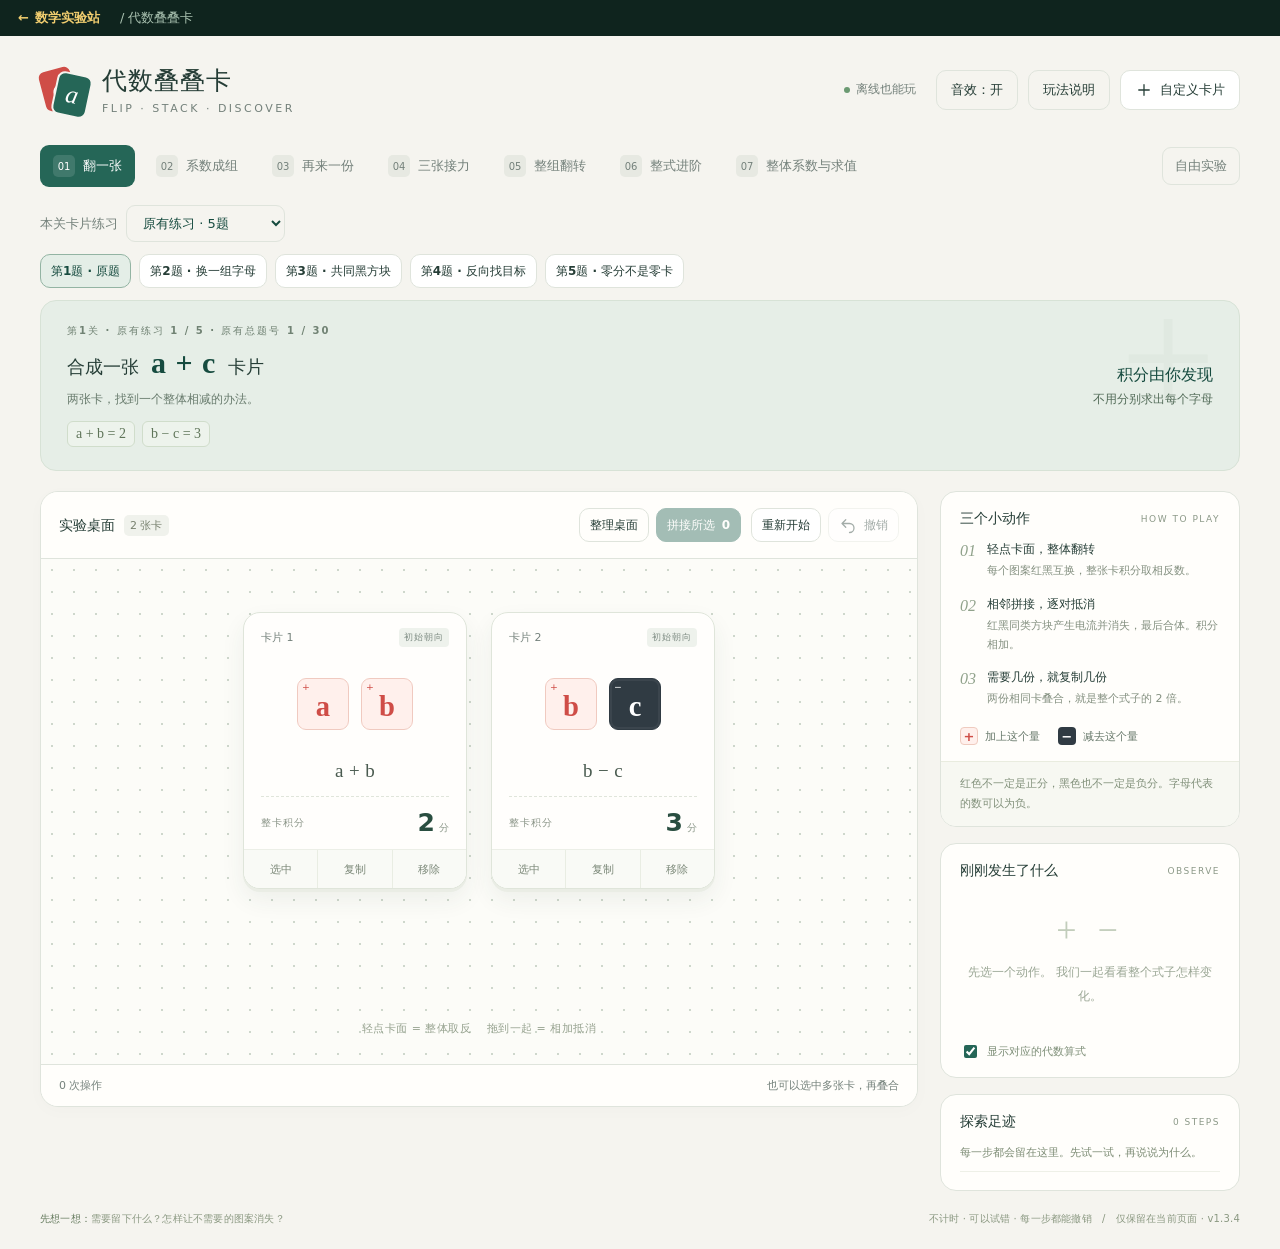
==== commit b0669715: "数学实验站 v1.0.0：将军饮马实验室、代数叠叠卡、方程平衡实验室" ====
--- a/algebra-cards/index.html
+++ b/algebra-cards/index.html
@@ -55,6 +55,16 @@
 </style>
 </head>
 <body>
+<style id="mathlab-home-style">
+#mathlab-home-bar{all:initial;display:flex;align-items:center;gap:10px;box-sizing:border-box;width:100%;min-height:36px;padding:2px max(16px,env(safe-area-inset-right)) 2px max(16px,env(safe-area-inset-left));background:#0f241e;color:#a9c1b0;font:13px/1.3 system-ui,-apple-system,"PingFang SC","Microsoft YaHei","Noto Sans CJK SC",sans-serif;position:relative;z-index:2147483000}
+#mathlab-home{all:unset;display:inline-flex;align-items:center;gap:6px;margin-left:-8px;padding:6px 10px;border-radius:8px;color:#f1cd6f;font-weight:600;cursor:pointer;white-space:nowrap;-webkit-tap-highlight-color:transparent}
+#mathlab-home:hover{background:rgba(255,255,255,.08)}
+#mathlab-home:focus-visible{outline:2px solid #f1cd6f;outline-offset:1px}
+#mathlab-home-bar .mathlab-here{all:unset;overflow:hidden;text-overflow:ellipsis;white-space:nowrap;color:#a9c1b0}
+@media print{#mathlab-home-bar{display:none}}
+</style>
+<nav id="mathlab-home-bar" aria-label="数学实验站"><a id="mathlab-home" href="../" title="返回数学实验站首页"><span aria-hidden="true">←</span>数学实验站</a><span class="mathlab-here" aria-hidden="true">/ 代数叠叠卡</span></nav>
+
 <div class="app">
   <header class="header">
     <div class="brand"><div class="brand-mark" aria-hidden="true"></div><div><h1>代数叠叠卡</h1><p>FLIP · STACK · DISCOVER</p></div></div>
